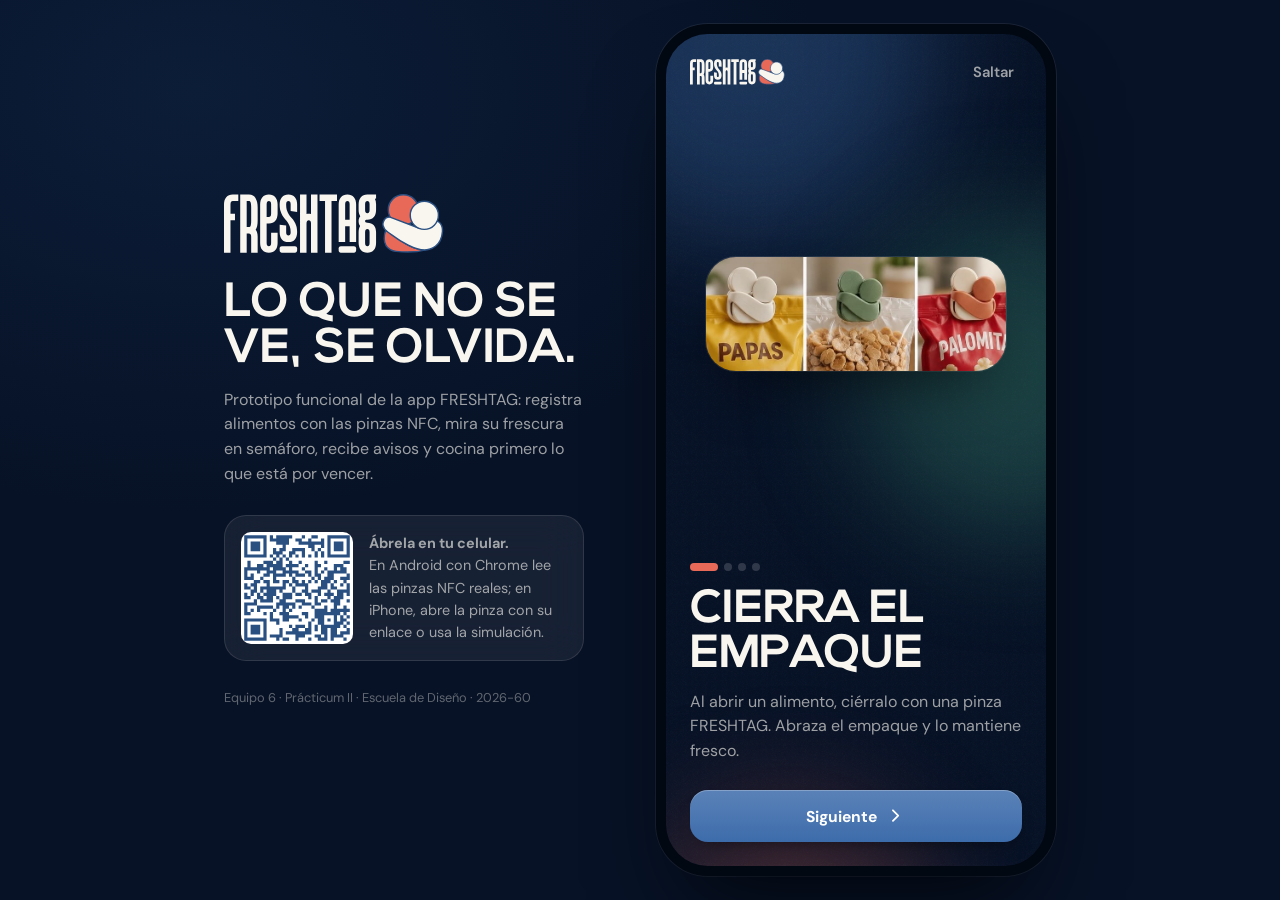
==== app/index.html @ 90f8d470 "App FRESHTAG: prototipo funcional (PWA con NFC, semáforo, recetas e impacto)" ====
<!doctype html>
<html lang="es-MX">
<head>
  <meta charset="utf-8">
  <meta name="viewport" content="width=device-width, initial-scale=1, viewport-fit=cover">
  <meta name="theme-color" content="#071226">
  <meta name="description" content="FRESHTAG: registra tus alimentos con pinzas NFC, recibe avisos antes de que caduquen y cocina lo que está por vencer.">
  <meta name="apple-mobile-web-app-capable" content="yes">
  <meta name="mobile-web-app-capable" content="yes">
  <meta name="apple-mobile-web-app-status-bar-style" content="black-translucent">
  <meta name="apple-mobile-web-app-title" content="FRESHTAG">
  <title>FRESHTAG</title>
  <link rel="manifest" href="manifest.webmanifest">
  <link rel="icon" href="img/icon-192.png">
  <link rel="apple-touch-icon" href="img/icon-192.png">
  <link rel="stylesheet" href="css/fonts.css">
  <link rel="stylesheet" href="css/app.css">
  <script>try { var s = JSON.parse(localStorage.getItem('freshtag:v1')); if (s && s.prefs && s.prefs.theme === 'light') document.documentElement.dataset.theme = 'light'; } catch (e) {}</script>
</head>
<body>
  <aside class="desk">
    <img class="logo" src="img/logo-negativo.svg" alt="FRESHTAG">
    <h1>Lo que no se ve, se olvida.</h1>
    <p>Prototipo funcional de la app FRESHTAG: registra alimentos con las pinzas NFC, mira su frescura en semáforo, recibe avisos y cocina primero lo que está por vencer.</p>
    <div class="qr"><img src="img/qr.svg" alt="Código QR para abrir la app en tu celular"><p><b>Ábrela en tu celular.</b><br>En Android con Chrome lee las pinzas NFC reales; en iPhone, abre la pinza con su enlace o usa la simulación.</p></div>
    <small>Equipo 6 · Prácticum II · Escuela de Diseño · 2026-60</small>
  </aside>
  <div id="phone">
    <div class="aurora" aria-hidden="true"><i></i><i></i><i></i></div>
    <div id="app"></div>
    <div id="sheet-root"></div>
    <div id="scan-root"></div>
    <div id="toast-root"></div>
    <div id="splash" aria-hidden="true"><span class="orb"><img src="img/isotipo.svg" alt=""></span><img src="img/wordmark.svg" alt=""></div>
  </div>
  <script type="module" src="js/app.js"></script>
</body>
</html>
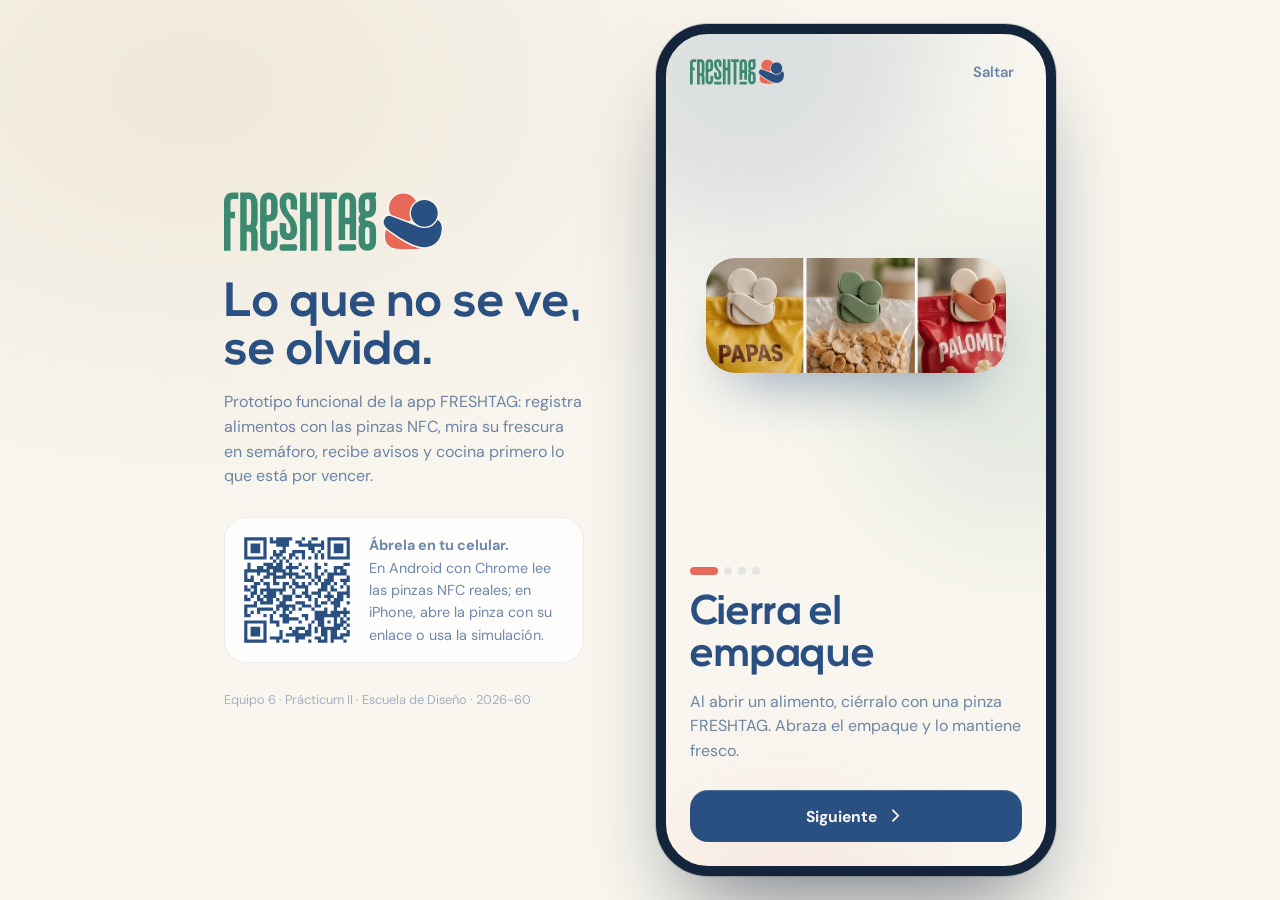
==== commit 5dc4f48d: "App v3: diseño alineado al manual de marca (crema, Vice City Sans, paleta, etiquetas y medidor de fr" ====
--- a/app/index.html
+++ b/app/index.html
@@ -3,11 +3,11 @@
 <head>
   <meta charset="utf-8">
   <meta name="viewport" content="width=device-width, initial-scale=1, viewport-fit=cover">
-  <meta name="theme-color" content="#071226">
+  <meta name="theme-color" content="#F9F6EF">
   <meta name="description" content="FRESHTAG: registra tus alimentos con pinzas NFC, recibe avisos antes de que caduquen y cocina lo que está por vencer.">
   <meta name="apple-mobile-web-app-capable" content="yes">
   <meta name="mobile-web-app-capable" content="yes">
-  <meta name="apple-mobile-web-app-status-bar-style" content="black-translucent">
+  <meta name="apple-mobile-web-app-status-bar-style" content="default">
   <meta name="apple-mobile-web-app-title" content="FRESHTAG">
   <title>FRESHTAG</title>
   <link rel="manifest" href="manifest.webmanifest">
@@ -15,11 +15,11 @@
   <link rel="apple-touch-icon" href="img/icon-192.png">
   <link rel="stylesheet" href="css/fonts.css">
   <link rel="stylesheet" href="css/app.css">
-  <script>try { var s = JSON.parse(localStorage.getItem('freshtag:v1')); if (s && s.prefs && s.prefs.theme === 'light') document.documentElement.dataset.theme = 'light'; } catch (e) {}</script>
+  <script>try { var s = JSON.parse(localStorage.getItem('freshtag:v1')); document.documentElement.dataset.theme = (s && s.prefs && s.prefs.v3 && s.prefs.theme) || 'light'; } catch (e) {}</script>
 </head>
 <body>
   <aside class="desk">
-    <img class="logo" src="img/logo-negativo.svg" alt="FRESHTAG">
+    <img class="logo" src="img/logo.svg" alt="FRESHTAG">
     <h1>Lo que no se ve, se olvida.</h1>
     <p>Prototipo funcional de la app FRESHTAG: registra alimentos con las pinzas NFC, mira su frescura en semáforo, recibe avisos y cocina primero lo que está por vencer.</p>
     <div class="qr"><img src="img/qr.svg" alt="Código QR para abrir la app en tu celular"><p><b>Ábrela en tu celular.</b><br>En Android con Chrome lee las pinzas NFC reales; en iPhone, abre la pinza con su enlace o usa la simulación.</p></div>
--- a/app/css/app.css
+++ b/app/css/app.css
@@ -1,38 +1,42 @@
-/* FRESHTAG app · v2 "glass" — brand palette from the identity manual over an aurora backdrop.
-   Motion patterns ported from ReactiCX (aurora, border-beam, aura-lift, number-flow, masked-tab-bar,
-   gooey-switch, toast, animated-theme-toggle) to CSS/JS. Springs, small amplitudes: nothing that sways. */
+/* FRESHTAG app · v3 — follows the identity manual (v1.0): cream ground, blue for action, palette-only colors,
+   Vice City Sans for headings (mixed case), DM Sans for UI and every figure. Glass + motion patterns ported from
+   ReactiCX (aurora, border-beam, aura-lift, number-flow, masked-tab-bar, gooey-switch, toast, theme reveal). */
 @property --a { syntax: '<angle>'; initial-value: 0deg; inherits: false; }
 
 :root {
-  --verde: #3B8970; --azul: #2A5082; --coral: #E96958; --crema: #F9F6EF;
+  --verde: #3B8970; --verde-t: #2F7A62; --azul: #2A5082; --coral: #E96958; --crema: #F9F6EF;
+  --ambar: #E8A33D; --rojo: #C2412F; --noche: #0B1A2F;
   --display: 'Vice City Sans', 'DM Sans', sans-serif; --texto: 'DM Sans', system-ui, sans-serif;
-  --r-sm: 14px; --r: 22px; --r-lg: 30px;
+  --r-sm: 14px; --r: 22px; --r-lg: 28px;
   --spring: cubic-bezier(.34, 1.56, .64, 1); --soft-spring: cubic-bezier(.34, 1.2, .64, 1); --ease: cubic-bezier(.22, 1, .36, 1);
   --safe-b: env(safe-area-inset-bottom, 0px); --safe-t: env(safe-area-inset-top, 0px);
   font-size: 16px;
-  /* dark (default) */
-  --bg: #071226; --bg-2: #0C1D38;
-  --ink: #F3F1EA; --muted: rgba(243, 241, 234, .64); --faint: rgba(243, 241, 234, .38);
-  --glass: rgba(255, 255, 255, .065); --glass-2: rgba(255, 255, 255, .11); --glass-3: rgba(255, 255, 255, .16);
-  --stroke: rgba(255, 255, 255, .11); --hi: rgba(255, 255, 255, .22);
-  --fresco: #5FC3A0; --porvencer: #F2B652; --vencido: #FF7A66;
-  --head: #F9F6EF; --accent: #8FB6EA; --primary: #3D6CAB; --primary-ink: #fff;
-  --blob-a: #2A5082; --blob-b: #3B8970; --blob-c: #E96958; --blob-o: .55;
-  --shadow: 0 12px 34px -14px rgba(0, 0, 0, .6);
-  --sheet: rgba(14, 29, 54, .78);
+  /* light = the manual: crema 50 · azul 25 · verde 15 · coral 10 */
+  --bg: #F9F6EF; --bg-2: #EFE8DA;
+  --ink: #213A5C; --head: #2A5082; --muted: rgba(42, 80, 130, .68); --faint: rgba(42, 80, 130, .42);
+  --glass: rgba(255, 255, 255, .6); --glass-2: rgba(255, 255, 255, .78); --glass-3: #fff;
+  --stroke: rgba(42, 80, 130, .09); --hi: rgba(255, 255, 255, .95); --track: rgba(42, 80, 130, .1);
+  --fresco: #3B8970; --fresco-t: #2F7A62; --porvencer: #E8A33D; --porvencer-t: #8A5A10; --vencido: #C2412F; --vencido-t: #C2412F;
+  --primary: #2A5082; --primary-ink: #F9F6EF; --accent: #2F7A62; --eyebrow: #2F7A62;
+  --beam-1: #E96958; --beam-2: #3B8970;
+  --blob-a: #2A5082; --blob-b: #3B8970; --blob-c: #E96958; --blob-o: .13;
+  --shadow: 0 1px 2px rgba(42, 80, 130, .05), 0 12px 28px -14px rgba(42, 80, 130, .22);
+  --sheet: rgba(249, 246, 239, .9);
+  color-scheme: light;
+}
+/* dark = brand azul at night; indicators keep the palette, labels move to crema for contrast */
+:root[data-theme="dark"] {
+  --bg: #0B1A2F; --bg-2: #12284A;
+  --ink: #F9F6EF; --head: #F9F6EF; --muted: rgba(249, 246, 239, .66); --faint: rgba(249, 246, 239, .4);
+  --glass: rgba(255, 255, 255, .06); --glass-2: rgba(255, 255, 255, .1); --glass-3: rgba(255, 255, 255, .15);
+  --stroke: rgba(255, 255, 255, .1); --hi: rgba(255, 255, 255, .18); --track: rgba(249, 246, 239, .12);
+  --fresco-t: #F9F6EF; --porvencer-t: #F9F6EF; --vencido-t: #F9F6EF;
+  --primary: #3A66A0; --accent: #E96958; --eyebrow: rgba(249, 246, 239, .7);
+  --beam-1: #E96958; --beam-2: #F9F6EF;
+  --blob-o: .5;
+  --shadow: 0 12px 30px -14px rgba(0, 0, 0, .6);
+  --sheet: rgba(15, 32, 58, .86);
   color-scheme: dark;
-}
-:root[data-theme="light"] {
-  --bg: #F4F0E6; --bg-2: #EAE3D3;
-  --ink: #1F3555; --muted: rgba(31, 53, 85, .68); --faint: rgba(31, 53, 85, .42);
-  --glass: rgba(255, 255, 255, .55); --glass-2: rgba(255, 255, 255, .72); --glass-3: rgba(255, 255, 255, .86);
-  --stroke: rgba(42, 80, 130, .10); --hi: rgba(255, 255, 255, .9);
-  --fresco: #2F7A62; --porvencer: #9A6412; --vencido: #C2412F;
-  --head: #2A5082; --accent: #2A5082; --primary: #2A5082; --primary-ink: #fff;
-  --blob-a: #9DB8DD; --blob-b: #9FD3BF; --blob-c: #F6B7AC; --blob-o: .7;
-  --shadow: 0 14px 34px -16px rgba(28, 55, 88, .35);
-  --sheet: rgba(249, 246, 239, .82);
-  color-scheme: light;
 }
 :root.big { font-size: 18.5px; }
 * { box-sizing: border-box; -webkit-tap-highlight-color: transparent; }
@@ -45,56 +49,54 @@
 .num { font-family: var(--texto); font-variant-numeric: tabular-nums; }
 .sr { position: absolute; width: 1px; height: 1px; overflow: hidden; clip: rect(0 0 0 0); }
 :focus-visible { outline: 2px solid var(--coral); outline-offset: 2px; }
-.c-fresco { color: var(--fresco); } .c-porvencer { color: var(--porvencer); } .c-vencido { color: var(--vencido); }
+.s-fresco { --st: var(--fresco); --st-t: var(--fresco-t); }
+.s-porvencer { --st: var(--porvencer); --st-t: var(--porvencer-t); }
+.s-vencido { --st: var(--vencido); --st-t: var(--vencido-t); }
+.c-fresco { color: var(--fresco-t); } .c-porvencer { color: var(--porvencer-t); } .c-vencido { color: var(--vencido-t); }
 .bg-fresco { background: var(--fresco); } .bg-porvencer { background: var(--porvencer); } .bg-vencido { background: var(--vencido); }
+.eyebrow { display: block; margin: 0 0 6px; font-size: .68rem; font-weight: 600; letter-spacing: .16em; text-transform: uppercase; color: var(--eyebrow); }
 
 /* ---------- frame ---------- */
 #phone { position: relative; height: 100dvh; overflow: hidden; background: var(--bg); isolation: isolate; }
 .desk { display: none; }
 @media (min-width: 900px) {
   body { display: flex; align-items: center; justify-content: center; gap: 72px; padding: 24px; background: radial-gradient(900px 600px at 15% 10%, var(--bg-2), transparent 70%), var(--bg); }
-  #phone { width: 400px; height: min(860px, calc(100dvh - 48px)); flex: none; border-radius: 52px; border: 10px solid #020812; box-shadow: 0 50px 90px -30px rgba(0, 0, 0, .7), 0 0 0 1px rgba(255, 255, 255, .08); }
+  #phone { width: 400px; height: min(860px, calc(100dvh - 48px)); flex: none; border-radius: 52px; border: 10px solid #14243B; box-shadow: 0 50px 90px -30px rgba(11, 26, 47, .55), 0 0 0 1px rgba(11, 26, 47, .2); }
   .desk { display: block; max-width: 360px; color: var(--ink); }
   .desk .logo { width: 220px; margin-bottom: 28px; }
-  .desk h1 { font-family: var(--display); font-weight: 700; color: var(--head); font-size: 3rem; line-height: .95; margin: 0 0 14px; text-transform: uppercase; }
+  .desk h1 { font-family: var(--display); font-weight: 700; color: var(--head); font-size: 3rem; line-height: 1; margin: 0 0 14px; }
   .desk p { color: var(--muted); line-height: 1.55; margin: 0 0 14px; }
-  .desk .qr { display: flex; gap: 16px; align-items: center; margin-top: 28px; padding: 16px; border-radius: var(--r); background: var(--glass); border: 1px solid var(--stroke); backdrop-filter: blur(20px); }
+  .desk .qr { display: flex; gap: 16px; align-items: center; margin-top: 28px; padding: 16px; border-radius: var(--r); background: var(--glass-2); border: 1px solid var(--stroke); }
   .desk .qr img { width: 112px; height: 112px; border-radius: 10px; }
   .desk .qr p { margin: 0; font-size: .9rem; }
   .desk small { display: block; margin-top: 28px; color: var(--faint); font-size: .8rem; }
 }
 
-/* ---------- aurora backdrop (ReactiCX aurora / mesh-gradient) ---------- */
+/* ---------- aurora (ReactiCX aurora / mesh-gradient) in brand colors ---------- */
 .aurora { position: absolute; inset: -20%; z-index: -1; pointer-events: none; overflow: hidden; }
 .aurora i { position: absolute; width: 70%; aspect-ratio: 1; border-radius: 50%; filter: blur(60px); opacity: var(--blob-o); will-change: transform; }
 .aurora i:nth-child(1) { background: var(--blob-a); left: -5%; top: 0%; animation: driftA 26s ease-in-out infinite alternate; }
-.aurora i:nth-child(2) { background: var(--blob-b); right: -10%; top: 30%; width: 60%; animation: driftB 30s ease-in-out infinite alternate; opacity: calc(var(--blob-o) * .7); }
-.aurora i:nth-child(3) { background: var(--blob-c); left: 10%; bottom: -5%; width: 55%; animation: driftC 34s ease-in-out infinite alternate; opacity: calc(var(--blob-o) * .45); }
-.aurora::after { content: ''; position: absolute; inset: 0; opacity: .05; background-image: url("data:image/svg+xml,%3Csvg xmlns='http://www.w3.org/2000/svg' width='120' height='120'%3E%3Cfilter id='n'%3E%3CfeTurbulence baseFrequency='.9' numOctaves='2'/%3E%3C/filter%3E%3Crect width='120' height='120' filter='url(%23n)'/%3E%3C/svg%3E"); }
+.aurora i:nth-child(2) { background: var(--blob-b); right: -10%; top: 30%; width: 60%; animation: driftB 30s ease-in-out infinite alternate; opacity: calc(var(--blob-o) * .8); }
+.aurora i:nth-child(3) { background: var(--blob-c); left: 10%; bottom: -5%; width: 55%; animation: driftC 34s ease-in-out infinite alternate; opacity: calc(var(--blob-o) * .7); }
 @keyframes driftA { to { transform: translate(18%, 12%) scale(1.1); } }
 @keyframes driftB { to { transform: translate(-16%, -10%) scale(.92); } }
 @keyframes driftC { to { transform: translate(14%, -14%) scale(1.08); } }
 
 /* ---------- glass primitive ---------- */
-.glass {
-  position: relative; background: linear-gradient(160deg, var(--glass-2), var(--glass) 55%);
-  border: 1px solid var(--stroke); border-radius: var(--r);
-  backdrop-filter: blur(22px) saturate(1.5); -webkit-backdrop-filter: blur(22px) saturate(1.5);
-  box-shadow: inset 0 1px 0 var(--hi), var(--shadow); overflow: hidden;
-}
-/* pointer spotlight (aura-lift) */
+.glass { position: relative; background: linear-gradient(165deg, var(--glass-2), var(--glass) 60%); border: 1px solid var(--stroke); border-radius: var(--r);
+  backdrop-filter: blur(22px) saturate(1.4); -webkit-backdrop-filter: blur(22px) saturate(1.4); box-shadow: inset 0 1px 0 var(--hi), var(--shadow); overflow: hidden; }
 .glass::after { content: ''; position: absolute; inset: 0; border-radius: inherit; pointer-events: none; opacity: 0; transition: opacity .35s;
-  background: radial-gradient(220px circle at var(--mx, 50%) var(--my, 50%), rgba(255, 255, 255, .14), transparent 60%); }
+  background: radial-gradient(220px circle at var(--mx, 50%) var(--my, 50%), rgba(255, 255, 255, .22), transparent 60%); }
 .glass.lit::after { opacity: 1; }
 .press { transition: transform .45s var(--spring), box-shadow .3s; }
 .press:active { transform: scale(.97); transition-duration: .12s; }
-.ripple { position: absolute; border-radius: 50%; pointer-events: none; background: currentColor; opacity: .18; transform: scale(0); animation: ripple .6s var(--ease) forwards; }
+.ripple { position: absolute; border-radius: 50%; pointer-events: none; background: currentColor; opacity: .14; transform: scale(0); animation: ripple .6s var(--ease) forwards; }
 @keyframes ripple { to { transform: scale(1); opacity: 0; } }
 
 /* ---------- splash ---------- */
-#splash { position: absolute; inset: 0; z-index: 60; display: grid; place-items: center; align-content: center; gap: 18px; background: var(--bg); transition: opacity .6s var(--ease), visibility .6s; }
-#splash .orb { width: 120px; height: 120px; border-radius: 50%; display: grid; place-items: center; background: radial-gradient(circle at 30% 30%, #fff, var(--crema) 60%); box-shadow: 0 0 60px rgba(233, 105, 88, .35), 0 0 120px rgba(42, 80, 130, .5); animation: hug 1s var(--spring) both; }
-#splash .orb img { width: 72px; }
+#splash { position: absolute; inset: 0; z-index: 60; display: grid; place-items: center; align-content: center; gap: 20px; background: var(--bg); transition: opacity .6s var(--ease), visibility .6s; }
+#splash .orb { width: 112px; height: 112px; border-radius: 32px; display: grid; place-items: center; background: var(--crema); box-shadow: 0 18px 40px -16px rgba(42, 80, 130, .45); animation: hug 1s var(--spring) both; }
+#splash .orb img { width: 70px; }
 #splash > img { width: 170px; animation: rise .7s .3s var(--ease) both; }
 #splash.out { opacity: 0; visibility: hidden; }
 @keyframes hug { from { transform: scale(.5); opacity: 0; } to { transform: none; opacity: 1; } }
@@ -106,43 +108,45 @@
 .view::-webkit-scrollbar { display: none; }
 .view.anim > * { animation: rise .6s var(--ease) both; animation-delay: calc(var(--i, 0) * 60ms); }
 .minibar { position: absolute; left: 0; right: 0; top: 0; z-index: 9; padding: calc(12px + var(--safe-t)) 18px 12px; display: flex; align-items: center; justify-content: center;
-  background: color-mix(in srgb, var(--bg) 55%, transparent); backdrop-filter: blur(24px) saturate(1.6); -webkit-backdrop-filter: blur(24px) saturate(1.6);
-  border-bottom: 1px solid var(--stroke); font-weight: 700; font-size: .95rem; transform: translateY(-110%); transition: transform .45s var(--ease); pointer-events: none; }
+  background: color-mix(in srgb, var(--bg) 70%, transparent); backdrop-filter: blur(24px) saturate(1.5); -webkit-backdrop-filter: blur(24px) saturate(1.5);
+  border-bottom: 1px solid var(--stroke); font-family: var(--display); font-weight: 700; font-size: 1rem; color: var(--head); transform: translateY(-110%); transition: transform .45s var(--ease); pointer-events: none; }
 #app.scrolled .minibar { transform: none; }
 
 .tabbar { position: absolute; left: 12px; right: 12px; bottom: calc(12px + var(--safe-b)); z-index: 10; display: grid; grid-template-columns: 1fr 1fr 78px 1fr 1fr; align-items: center; height: 72px; padding: 0 6px; border-radius: 28px; }
-.tabbar.glass { overflow: visible; background: color-mix(in srgb, var(--bg-2) 55%, transparent); }
+.tabbar.glass { overflow: visible; background: color-mix(in srgb, var(--glass-3) 72%, transparent); }
 .tab { position: relative; overflow: hidden; z-index: 1; display: grid; justify-items: center; gap: 3px; padding: 8px 0; border-radius: 20px; color: var(--faint); font-size: .66rem; font-weight: 600; transition: color .3s; }
 .tab svg.i { transition: transform .5s var(--spring); }
-.tab.on { color: var(--ink); }
+.tab.on { color: var(--head); }
 .tab.on svg.i { transform: translateY(-1px) scale(1.12); }
 .tab .pill { display: grid; place-items: center; width: 48px; height: 30px; }
-.ind { position: absolute; top: 8px; left: 0; height: 56px; width: 64px; border-radius: 20px; background: var(--glass-3); border: 1px solid var(--stroke); box-shadow: inset 0 1px 0 var(--hi); pointer-events: none; }
-.fab { position: relative; justify-self: center; width: 64px; height: 64px; margin-top: -34px; border-radius: 50%; display: grid; place-items: center; color: #fff; z-index: 2;
-  background: radial-gradient(circle at 30% 25%, #FF9C8C, var(--coral) 55%, #C84B3B); box-shadow: 0 14px 28px -10px rgba(0, 0, 0, .55), 0 0 0 6px color-mix(in srgb, var(--bg) 80%, transparent); transition: transform .45s var(--spring); }
+.ind { position: absolute; top: 8px; left: 0; height: 56px; width: 64px; border-radius: 20px; background: var(--track); pointer-events: none; }
+/* blue = the one action (manual p.17); the coral beam runs around it */
+.fab { position: relative; justify-self: center; width: 64px; height: 64px; margin-top: -34px; border-radius: 50%; display: grid; place-items: center; color: var(--crema); z-index: 2;
+  background: radial-gradient(circle at 32% 25%, #3E6CA8, var(--azul) 60%, #213F68); box-shadow: 0 14px 26px -10px rgba(11, 26, 47, .55), 0 0 0 6px color-mix(in srgb, var(--bg) 85%, transparent); transition: transform .45s var(--spring); }
 .fab svg.i { width: 30px; height: 30px; }
 .fab:active { transform: scale(.9); }
-.fab::before { content: ''; position: absolute; inset: -5px; border-radius: 50%; padding: 2px; background: conic-gradient(from var(--a), transparent 0 60%, #fff 75%, transparent 90%);
-  -webkit-mask: linear-gradient(#000 0 0) content-box, linear-gradient(#000 0 0); -webkit-mask-composite: xor; mask-composite: exclude; animation: spin 3.2s linear infinite; opacity: .8; }
+.fab::before { content: ''; position: absolute; inset: -5px; border-radius: 50%; padding: 2px; background: conic-gradient(from var(--a), transparent 0 58%, var(--coral) 76%, transparent 92%);
+  -webkit-mask: linear-gradient(#000 0 0) content-box, linear-gradient(#000 0 0); -webkit-mask-composite: xor; mask-composite: exclude; animation: spin 3.2s linear infinite; }
 @keyframes spin { to { --a: 360deg; } }
 
-/* ---------- headings ---------- */
-.top { display: flex; align-items: center; justify-content: space-between; gap: 12px; margin-bottom: 18px; }
-.hello { margin: 0; color: var(--muted); font-size: .92rem; font-weight: 500; }
-.title { margin: 2px 0 0; font-family: var(--display); font-weight: 700; color: var(--head); font-size: 2.6rem; line-height: .95; text-transform: uppercase; }
+/* ---------- headings (manual p.13: Vice City Sans Bold for headings, DM Sans for UI) ---------- */
+.top { display: flex; align-items: center; justify-content: space-between; gap: 12px; margin-bottom: 20px; }
+.hello { display: flex; align-items: center; gap: 8px; margin: 0 0 4px; color: var(--muted); font-size: .9rem; font-weight: 500; }
+.head-iso { width: 20px; height: auto; }
+.title { margin: 0; font-family: var(--display); font-weight: 700; color: var(--head); font-size: 2.35rem; line-height: 1; letter-spacing: -.01em; }
 .title .ch { display: inline-block; white-space: pre; }
-.view.anim .title .ch { animation: chIn .7s var(--ease) both; animation-delay: calc(var(--c) * 28ms + 60ms); }
+.view.anim .title .ch { animation: chIn .7s var(--ease) both; animation-delay: calc(var(--c) * 26ms + 60ms); }
 @keyframes chIn { from { opacity: 0; transform: translateY(.35em); filter: blur(8px); } }
-.sub { margin: 6px 0 0; color: var(--muted); font-size: .92rem; }
+.sub { margin: 6px 0 0; color: var(--muted); font-size: .9rem; }
 .top-actions { display: flex; gap: 8px; }
-.icon-btn { position: relative; width: 46px; height: 46px; border-radius: 50%; display: grid; place-items: center; color: var(--ink); }
+.icon-btn { position: relative; width: 46px; height: 46px; border-radius: 50%; display: grid; place-items: center; color: var(--head); }
 .icon-btn.glass { border-radius: 50%; overflow: visible; }
 .badge { position: absolute; top: -3px; right: -3px; min-width: 20px; height: 20px; padding: 0 5px; border-radius: 10px; background: var(--coral); color: #fff; font-size: .72rem; font-weight: 700; display: grid; place-items: center; box-shadow: 0 0 0 2px var(--bg); animation: pop .5s var(--spring) both; }
-.avatar { width: 46px; height: 46px; border-radius: 50%; color: #fff; font-weight: 700; font-size: 1.05rem; display: grid; place-items: center; background: conic-gradient(from 200deg, var(--azul), var(--verde), var(--coral), var(--azul)); box-shadow: inset 0 0 0 2px rgba(255, 255, 255, .25); }
-.sec { margin-top: 26px; }
+.avatar { width: 46px; height: 46px; border-radius: 50%; color: var(--crema); font-weight: 700; font-size: 1.05rem; display: grid; place-items: center; background: var(--azul); box-shadow: inset 0 0 0 3px var(--bg), 0 0 0 2px var(--coral); }
+.sec { margin-top: 28px; }
 .sec-head { display: flex; align-items: baseline; justify-content: space-between; margin-bottom: 12px; }
-.sec-head h3 { margin: 0; font-size: 1.1rem; color: var(--ink); }
-.link { color: var(--accent); font-weight: 600; font-size: .9rem; display: inline-flex; align-items: center; gap: 2px; }
+.sec-head h3 { margin: 0; font-family: var(--display); font-weight: 700; font-size: 1.25rem; color: var(--head); }
+.link { color: var(--accent); font-weight: 600; font-size: .88rem; display: inline-flex; align-items: center; gap: 2px; }
 .link svg.i { width: 1em; height: 1em; }
 
 /* ---------- number flow ---------- */
@@ -153,207 +157,259 @@
 .view.anim .rd > span { animation: rollIn 1.1s var(--soft-spring) both; animation-delay: .15s; }
 @keyframes rollIn { from { transform: translateY(0); } }
 
+/* ---------- brand pieces: icon tile, state tag, freshness meter, days, pinza clip ---------- */
+.tile { width: 46px; height: 46px; border-radius: 14px; display: grid; place-items: center; flex: none; }
+.tile svg.i { width: 22px; height: 22px; stroke-width: 1.9; }
+.tile.sm { width: 34px; height: 34px; border-radius: 11px; } .tile.sm svg.i { width: 18px; height: 18px; }
+.tile.lg { width: 60px; height: 60px; border-radius: 18px; } .tile.lg svg.i { width: 28px; height: 28px; }
+.t-azul { background: rgba(42, 80, 130, .1); color: var(--azul); }
+.t-verde { background: rgba(59, 137, 112, .13); color: var(--verde-t); }
+.t-coral { background: rgba(233, 105, 88, .14); color: var(--coral); }
+.t-crema { background: #F0E7D5; color: var(--azul); }
+:root[data-theme="dark"] .t-azul { background: rgba(58, 102, 160, .5); color: var(--crema); }
+:root[data-theme="dark"] .t-verde { background: rgba(59, 137, 112, .45); color: var(--crema); }
+:root[data-theme="dark"] .t-coral { background: rgba(233, 105, 88, .4); color: var(--crema); }
+:root[data-theme="dark"] .t-crema { background: rgba(249, 246, 239, .14); color: var(--crema); }
+
+.tagx { display: inline-flex; align-items: center; gap: 6px; height: 22px; padding: 0 10px 0 13px; font-size: .7rem; font-weight: 700; letter-spacing: .02em; white-space: nowrap;
+  color: var(--st-t); background: color-mix(in srgb, var(--st) 17%, transparent); border-radius: 4px 7px 7px 4px; clip-path: polygon(7px 0, 100% 0, 100% 100%, 7px 100%, 0 50%); }
+.tagx i { width: 5px; height: 5px; border-radius: 50%; box-shadow: inset 0 0 0 1.5px var(--st); flex: none; }
+:root[data-theme="dark"] .tagx { background: color-mix(in srgb, var(--st) 55%, transparent); }
+
+.meter { display: inline-flex; gap: 3px; }
+.meter i { width: 11px; height: 5px; border-radius: 3px; background: var(--track); transform-origin: left; }
+.meter i.on { background: var(--st); }
+.view.anim .meter i.on { animation: seg .45s var(--ease) both; animation-delay: calc(var(--k) * 70ms + .35s); }
+@keyframes seg { from { transform: scaleX(0); } }
+
+.days { display: grid; justify-items: end; align-content: center; line-height: 1; gap: 3px; }
+.days b, .item .days b { display: block; font-size: 1.7rem; font-weight: 700; color: var(--st-t); letter-spacing: -.02em; }
+.days small { font-size: .7rem; font-weight: 600; color: var(--muted); }
+
+/* the pinza closes the package: a tab in the pinza's color hangs over the card's top edge */
+.clip { position: absolute; top: -10px; left: 18px; z-index: 2; display: inline-flex; align-items: center; gap: 4px; height: 20px; padding: 0 9px 0 7px; border-radius: 10px;
+  font-size: .64rem; font-weight: 700; letter-spacing: .02em; color: var(--crema); box-shadow: 0 3px 8px -3px rgba(42, 80, 130, .45); }
+.clip svg.i { width: 11px; height: 11px; stroke-width: 2.4; }
+.pzc-crema { background: #EFE5D0; color: var(--azul); box-shadow: 0 3px 8px -3px rgba(42, 80, 130, .45), inset 0 0 0 1px rgba(42, 80, 130, .15); } .pzc-verde { background: var(--verde-t); } .pzc-coral { background: var(--coral); } .pzc-azul { background: var(--azul); }
+
 /* ---------- buttons, chips, inputs ---------- */
 .btn { position: relative; overflow: hidden; display: inline-flex; align-items: center; justify-content: center; gap: 8px; min-height: 52px; padding: 0 20px; border-radius: 18px; font-weight: 700; font-size: .98rem; }
 .btn.block { width: 100%; }
-.btn-primary { background: linear-gradient(180deg, color-mix(in srgb, var(--primary) 85%, #fff), var(--primary)); color: var(--primary-ink); box-shadow: inset 0 1px 0 rgba(255, 255, 255, .25), 0 10px 20px -12px rgba(0, 0, 0, .6); }
-.btn-green { background: linear-gradient(180deg, #4FA486, #2F7A62); color: #fff; box-shadow: inset 0 1px 0 rgba(255, 255, 255, .25), 0 10px 20px -12px rgba(0, 0, 0, .6); }
-.btn-coral { background: linear-gradient(180deg, #F2826F, var(--coral)); color: #fff; box-shadow: inset 0 1px 0 rgba(255, 255, 255, .3); }
+.btn-primary { background: var(--primary); color: var(--primary-ink); box-shadow: inset 0 1px 0 rgba(255, 255, 255, .18); }
+.btn-green { background: var(--verde-t); color: var(--crema); box-shadow: inset 0 1px 0 rgba(255, 255, 255, .18); }
+.btn-coral { background: var(--coral); color: #fff; }
 .btn-ghost { background: var(--glass-2); color: var(--ink); border: 1px solid var(--stroke); }
-.btn-danger { background: color-mix(in srgb, var(--vencido) 16%, transparent); color: var(--vencido); border: 1px solid color-mix(in srgb, var(--vencido) 30%, transparent); }
+.btn-danger { background: color-mix(in srgb, var(--rojo) 10%, transparent); color: var(--vencido-t); border: 1px solid color-mix(in srgb, var(--rojo) 30%, transparent); }
+:root[data-theme="dark"] .btn-danger { background: color-mix(in srgb, var(--rojo) 40%, transparent); }
 .btn[disabled] { opacity: .45; pointer-events: none; }
 
 .chips { display: flex; gap: 8px; overflow-x: auto; scrollbar-width: none; margin: 0 -18px; padding: 2px 18px 4px; }
 .chips::-webkit-scrollbar { display: none; }
-.chip { position: relative; overflow: hidden; flex: none; display: inline-flex; align-items: center; gap: 6px; height: 38px; padding: 0 14px; border-radius: 19px; background: var(--glass); border: 1px solid var(--stroke); color: var(--ink); font-weight: 600; font-size: .86rem; backdrop-filter: blur(14px); transition: background .3s, color .3s, transform .45s var(--spring); }
-.chip.on { background: var(--ink); color: var(--bg); border-color: transparent; }
-.dot { width: 9px; height: 9px; border-radius: 50%; flex: none; display: inline-block; }
-.dot.bg-fresco { box-shadow: 0 0 8px var(--fresco); } .dot.bg-porvencer { box-shadow: 0 0 8px var(--porvencer); } .dot.bg-vencido { box-shadow: 0 0 8px var(--vencido); }
-
-.seg { position: relative; display: grid; grid-auto-flow: column; grid-auto-columns: 1fr; padding: 4px; gap: 4px; border-radius: 18px; background: var(--glass); border: 1px solid var(--stroke); backdrop-filter: blur(14px); }
-.seg button { position: relative; z-index: 1; height: 38px; border-radius: 14px; font-weight: 600; font-size: .86rem; color: var(--muted); transition: color .3s; }
-.seg button.on { color: var(--ink); }
-.seg .knob { position: absolute; top: 4px; bottom: 4px; left: 0; border-radius: 14px; background: var(--glass-3); border: 1px solid var(--stroke); box-shadow: inset 0 1px 0 var(--hi); transition: transform .5s var(--soft-spring), width .5s var(--soft-spring); }
+.chip { position: relative; overflow: hidden; flex: none; display: inline-flex; align-items: center; gap: 7px; height: 38px; padding: 0 14px; border-radius: 19px; background: var(--glass-2); border: 1px solid var(--stroke); color: var(--ink); font-weight: 600; font-size: .85rem; transition: background .3s, color .3s, transform .45s var(--spring); }
+.chip svg.i { width: 16px; height: 16px; color: var(--muted); }
+.chip.on { background: var(--primary); color: var(--primary-ink); border-color: transparent; }
+.chip.on svg.i { color: inherit; }
+.dot { width: 9px; height: 9px; border-radius: 50%; flex: none; display: inline-block; background: var(--st); }
+
+.seg { position: relative; display: grid; grid-auto-flow: column; grid-auto-columns: 1fr; padding: 4px; gap: 4px; border-radius: 18px; background: var(--track); }
+.seg button { position: relative; z-index: 1; height: 38px; border-radius: 14px; font-weight: 600; font-size: .85rem; color: var(--muted); transition: color .3s; }
+.seg button.on { color: var(--head); }
+.seg .knob { position: absolute; top: 4px; bottom: 4px; left: 0; border-radius: 14px; background: var(--glass-3); box-shadow: 0 2px 8px rgba(42, 80, 130, .14); transition: transform .5s var(--soft-spring), width .5s var(--soft-spring); }
 
 .field { display: grid; gap: 8px; margin-top: 18px; }
-.field > span { font-weight: 700; font-size: .86rem; color: var(--ink); }
-.field > span.hint { font-weight: 400; font-size: .82rem; color: var(--muted); }
-.input { width: 100%; height: 54px; padding: 0 16px; border-radius: 18px; border: 1px solid var(--stroke); background: var(--glass); color: var(--ink); font-size: 1rem; backdrop-filter: blur(14px); transition: border-color .25s, box-shadow .25s; }
+.field > span { font-weight: 700; font-size: .85rem; color: var(--head); }
+.field > span.hint { font-weight: 400; font-size: .8rem; color: var(--muted); }
+.input { width: 100%; height: 54px; padding: 0 16px; border-radius: 18px; border: 1px solid var(--stroke); background: var(--glass-2); color: var(--ink); font-size: 1rem; transition: border-color .25s, box-shadow .25s; }
 .input::placeholder { color: var(--faint); }
-.input:focus { outline: none; border-color: color-mix(in srgb, var(--accent) 70%, transparent); box-shadow: 0 0 0 4px color-mix(in srgb, var(--accent) 18%, transparent); }
-.input.err { border-color: var(--vencido); animation: shake .4s; }
+.input:focus { outline: none; border-color: var(--azul); box-shadow: 0 0 0 4px rgba(42, 80, 130, .14); }
+.input.err { border-color: var(--rojo); animation: shake .4s; }
 @keyframes shake { 25% { transform: translateX(-6px); } 50% { transform: translateX(6px); } 75% { transform: translateX(-3px); } }
 .search { position: relative; display: block; margin-bottom: 14px; }
 .search svg.i { position: absolute; left: 16px; top: 50%; transform: translateY(-50%); color: var(--muted); z-index: 1; }
 .search .input { padding-left: 48px; }
 .stepper { display: flex; align-items: center; gap: 10px; }
-.stepper button { position: relative; overflow: hidden; width: 48px; height: 48px; border-radius: 16px; background: var(--glass-2); border: 1px solid var(--stroke); display: grid; place-items: center; }
+.stepper button { position: relative; overflow: hidden; width: 48px; height: 48px; border-radius: 16px; background: var(--glass-2); border: 1px solid var(--stroke); display: grid; place-items: center; color: var(--head); }
 .stepper output { min-width: 70px; text-align: center; font-weight: 700; font-size: 1.3rem; }
-.hint { color: var(--muted); font-size: .82rem; }
+.hint { color: var(--muted); font-size: .8rem; }
 
 /* ---------- home ---------- */
-.hero { display: grid; grid-template-columns: 1fr auto; gap: 14px; align-items: center; padding: 22px; border-radius: var(--r-lg); color: #F9F6EF;
-  background: radial-gradient(280px 200px at 100% 0%, rgba(233, 105, 88, .45), transparent 70%), radial-gradient(260px 220px at 0% 100%, rgba(59, 137, 112, .45), transparent 70%), linear-gradient(150deg, rgba(53, 101, 165, .88), rgba(23, 47, 84, .9)); }
-.hero .eyebrow { margin: 0; font-size: .74rem; font-weight: 700; letter-spacing: .14em; text-transform: uppercase; color: #FFC2B6; }
-.hero h2 { margin: 6px 0 6px; font-size: 1.4rem; line-height: 1.15; }
-.hero p { margin: 0 0 16px; font-size: .88rem; color: rgba(249, 246, 239, .78); }
-.hero .btn { min-height: 44px; padding: 0 14px; font-size: .88rem; white-space: nowrap; }
-.hero-iso { position: absolute; right: -34px; bottom: -44px; width: 170px; opacity: .1; pointer-events: none; filter: grayscale(1) brightness(3); }
-/* border beam */
+.summary { padding: 20px; border-radius: var(--r-lg); }
+.sum-top { display: grid; grid-template-columns: 1fr auto; gap: 14px; align-items: center; }
+.summary h2 { margin: 0 0 6px; font-family: var(--display); font-weight: 700; font-size: 1.5rem; line-height: 1.12; color: var(--head); }
+.sum-sub { margin: 0; font-size: .88rem; color: var(--muted); }
 .beam::before { content: ''; position: absolute; inset: 0; border-radius: inherit; padding: 1.5px; pointer-events: none; z-index: 2;
-  background: conic-gradient(from var(--a), transparent 0 70%, #FFC2B6 84%, #fff 88%, transparent 92%);
-  -webkit-mask: linear-gradient(#000 0 0) content-box, linear-gradient(#000 0 0); -webkit-mask-composite: xor; mask-composite: exclude; animation: spin 5s linear infinite; }
-.donut { position: relative; width: 100px; height: 100px; }
+  background: conic-gradient(from var(--a), transparent 0 66%, var(--beam-1) 80%, var(--beam-2) 88%, transparent 94%);
+  -webkit-mask: linear-gradient(#000 0 0) content-box, linear-gradient(#000 0 0); -webkit-mask-composite: xor; mask-composite: exclude; animation: spin 6s linear infinite; }
+.donut { position: relative; width: 96px; height: 96px; }
 .donut svg { width: 100%; height: 100%; transform: rotate(-90deg); overflow: visible; }
 .donut circle { fill: none; stroke-width: 11; stroke-linecap: round; }
 .donut .lbl { position: absolute; inset: 0; display: grid; place-content: center; text-align: center; }
-.donut .lbl b { font-size: 1.7rem; line-height: 1; }
-.donut .lbl small { font-size: .68rem; opacity: .8; }
+.donut .lbl b { font-size: 1.6rem; line-height: 1; color: var(--head); }
+.donut .lbl small { font-size: .64rem; color: var(--muted); margin-top: 2px; }
 .donut.green { width: 116px; height: 116px; }
-.donut.green .lbl b { font-size: 1.55rem; }
-.donut.green .lbl small { font-size: .66rem; color: var(--muted); }
+.donut.green .lbl b { font-size: 1.5rem; }
 .view.anim .donut circle.seg-arc { animation: draw 1.2s .25s var(--ease) both; }
 @keyframes draw { from { stroke-dasharray: 0 999; } }
-
-.stats3 { display: grid; grid-template-columns: repeat(3, 1fr); gap: 10px; margin-top: 14px; }
-.stat { padding: 14px 8px; text-align: center; color: var(--ink); }
-.stat b { display: block; font-size: 1.75rem; line-height: 1.1; }
-.stat > span { font-size: .76rem; color: var(--muted); }
+.propbar { display: flex; gap: 3px; height: 8px; margin: 18px 0 12px; }
+.propbar i { border-radius: 4px; background: var(--st); transform-origin: left; }
+.view.anim .propbar i { animation: grow .9s .35s var(--ease) both; }
+.semaforo { display: grid; grid-template-columns: repeat(3, 1fr); }
+.sem { display: grid; gap: 4px; text-align: left; padding: 2px 0 2px 12px; border-left: 1px solid var(--stroke); border-radius: 6px; transition: background .25s; }
+.sem:first-child { border-left: 0; padding-left: 0; }
+.sem b { font-size: 1.55rem; line-height: 1; color: var(--st-t); }
+.sem > span { display: inline-flex; align-items: center; gap: 6px; font-size: .74rem; color: var(--muted); font-weight: 600; }
+.sem > span i { width: 8px; height: 8px; border-radius: 50%; background: var(--st); }
+
+.notice { display: flex; gap: 12px; align-items: center; width: 100%; padding: 13px 16px; text-align: left; margin-top: 14px; border-radius: 18px;
+  color: var(--vencido-t); background: color-mix(in srgb, var(--rojo) 9%, var(--glass-3)); border: 1px solid color-mix(in srgb, var(--rojo) 26%, transparent); }
+:root[data-theme="dark"] .notice { background: color-mix(in srgb, var(--rojo) 30%, transparent); }
+.notice b { display: block; font-size: .92rem; }
+.notice > span > span { font-size: .82rem; color: var(--muted); }
+.notice > svg.i:last-child { margin-left: auto; }
+
+/* NFC registration box — dashed green, as specified in the manual (p.17) */
+.nfc-box { display: grid; grid-template-columns: 46px 1fr auto; gap: 12px; align-items: center; width: 100%; margin-top: 14px; padding: 13px 14px; text-align: left; border-radius: 20px;
+  border: 1.5px dashed var(--verde); background: color-mix(in srgb, var(--verde) 6%, transparent); color: var(--ink); }
+.nfc-box b { display: block; font-size: .92rem; color: var(--head); }
+.nfc-box small { font-size: .8rem; color: var(--muted); }
+.nfc-box > svg.i { color: var(--accent); }
+.nfc-ico { position: relative; width: 46px; height: 46px; border-radius: 50%; display: grid; place-items: center; background: color-mix(in srgb, var(--verde) 14%, transparent); color: var(--verde-t); }
+:root[data-theme="dark"] .nfc-ico { color: var(--crema); background: color-mix(in srgb, var(--verde) 45%, transparent); }
+.nfc-ico::after { content: ''; position: absolute; inset: 0; border-radius: 50%; border: 1.5px solid var(--verde); animation: ping 2.6s var(--ease) infinite; }
+@keyframes ping { 0% { transform: scale(1); opacity: .7; } 70%, 100% { transform: scale(1.6); opacity: 0; } }
 
 .hscroll { display: flex; gap: 12px; overflow-x: auto; scroll-snap-type: x mandatory; margin: 0 -18px; padding: 4px 18px 12px; scrollbar-width: none; }
 .hscroll::-webkit-scrollbar { display: none; }
-.mini { flex: none; width: 150px; scroll-snap-align: start; padding: 14px; text-align: left; display: grid; gap: 10px; color: var(--ink); }
-.mini .row { display: flex; align-items: center; justify-content: space-between; }
-.mini .emoji { font-size: 1.9rem; line-height: 1; }
-.mini b { font-size: .98rem; line-height: 1.2; }
-.mini small { font-size: .8rem; font-weight: 700; }
-.ring { position: relative; }
-.ring svg { width: 100%; height: 100%; transform: rotate(-90deg); overflow: visible; }
-.ring circle { fill: none; stroke-linecap: round; }
-.ring .track { stroke: var(--glass-2); }
-.ring span { position: absolute; inset: 0; display: grid; place-items: center; font-size: .8rem; font-weight: 800; }
-
-.notice { display: flex; gap: 12px; align-items: center; width: 100%; padding: 14px 16px; text-align: left; margin-top: 14px; color: var(--vencido); border-color: color-mix(in srgb, var(--vencido) 35%, transparent); background: linear-gradient(160deg, color-mix(in srgb, var(--vencido) 20%, transparent), color-mix(in srgb, var(--vencido) 8%, transparent)); }
-.notice b { display: block; font-size: .95rem; }
-.notice span span { font-size: .84rem; color: var(--muted); }
-.notice > svg.i:last-child { margin-left: auto; }
-
-.feature { width: 100%; display: grid; grid-template-columns: 76px 1fr; gap: 14px; align-items: center; text-align: left; padding: 14px; color: var(--ink); }
-.tile { width: 76px; height: 76px; border-radius: 20px; display: grid; place-items: center; font-size: 2.3rem; background: linear-gradient(145deg, rgba(233, 105, 88, .35), rgba(233, 105, 88, .12)); border: 1px solid var(--stroke); }
-.feature b { display: block; font-size: 1.02rem; margin-bottom: 4px; }
-.feature p { margin: 0 0 8px; font-size: .84rem; color: var(--muted); }
-.tags { display: flex; flex-wrap: wrap; gap: 6px; }
-.tag { font-size: .74rem; font-weight: 700; padding: 4px 9px; border-radius: 10px; background: var(--glass-2); color: var(--ink); border: 1px solid var(--stroke); }
-.tag.hot { background: color-mix(in srgb, var(--porvencer) 22%, transparent); color: var(--porvencer); border-color: color-mix(in srgb, var(--porvencer) 35%, transparent); }
-
-.impact-mini { display: flex; align-items: center; gap: 14px; width: 100%; padding: 16px; text-align: left; color: var(--fresco); background: linear-gradient(140deg, color-mix(in srgb, var(--fresco) 22%, transparent), color-mix(in srgb, var(--fresco) 6%, transparent)); }
-.impact-mini b { font-size: 1.9rem; line-height: 1; }
-.impact-mini > span:last-child { font-size: .88rem; color: var(--muted); }
-
-.empty { text-align: center; padding: 34px 20px; }
-.empty img { width: 78px; margin: 0 auto 14px; }
-.empty b { display: block; font-size: 1.08rem; margin-bottom: 6px; }
+/* hang tags: punched hole + ring, like the label on a package */
+.hang { flex: none; width: 138px; scroll-snap-align: start; padding: 30px 14px 14px; text-align: left; display: grid; gap: 10px; color: var(--ink); border-radius: 24px 24px 18px 18px;
+  -webkit-mask: radial-gradient(circle 5px at 50% 15px, transparent 5px, #000 5.5px); mask: radial-gradient(circle 5px at 50% 15px, transparent 5px, #000 5.5px); }
+.hang .hole { position: absolute; top: 8px; left: calc(50% - 7px); width: 14px; height: 14px; border-radius: 50%; border: 1.5px solid var(--stroke); box-shadow: inset 0 0 0 1px var(--hi); }
+.hang b { font-size: .95rem; line-height: 1.2; min-height: 2.4em; }
+.hang .days { justify-items: start; grid-auto-flow: column; justify-content: start; align-items: baseline; gap: 5px; }
+.hang .days b { min-height: 0; font-size: 1.55rem; }
+.hang .meter i { width: 18px; }
+.hang .tile.sm { border-radius: 10px; }
+
+/* recommended recipe: blue card (blue = action), heads of the isotipo as ornament */
+.reco { position: relative; overflow: hidden; display: grid; gap: 6px; width: 100%; padding: 20px; text-align: left; border-radius: var(--r-lg); background: var(--azul); color: var(--crema); box-shadow: 0 18px 34px -18px rgba(42, 80, 130, .8); }
+.reco .eyebrow { color: rgba(249, 246, 239, .72); margin: 0; }
+.reco-t { font-family: var(--display); font-weight: 700; font-size: 1.4rem; line-height: 1.1; max-width: 74%; }
+.reco-m { font-size: .84rem; color: rgba(249, 246, 239, .78); }
+.reco .tags { margin-top: 6px; }
+.reco .tag { background: rgba(249, 246, 239, .14); color: var(--crema); border-color: rgba(249, 246, 239, .18); }
+.reco-ico { position: absolute; right: 20px; bottom: 20px; z-index: 1; width: 44px; height: 44px; border-radius: 50%; display: grid; place-items: center; color: var(--azul); background: var(--crema); }
+.reco-ico svg.i { width: 22px; height: 22px; }
+.orn i { position: absolute; border-radius: 50%; pointer-events: none; }
+.orn i:first-child { width: 96px; height: 96px; right: -22px; top: -26px; background: var(--coral); }
+.orn i:last-child { width: 84px; height: 84px; right: 42px; top: -38px; background: rgba(249, 246, 239, .16); box-shadow: 0 0 0 5px var(--azul); }
+
+.impact-mini { display: flex; align-items: center; gap: 14px; width: 100%; padding: 16px 18px; text-align: left; border-radius: 20px; background: var(--verde-t); color: var(--crema); }
+.impact-mini b { font-size: 2rem; line-height: 1; }
+.impact-mini > span { font-size: .86rem; color: rgba(249, 246, 239, .85); flex: 1; }
+
+.empty { text-align: center; padding: 32px 20px; }
+.empty img { width: 72px; margin: 0 auto 14px; }
+.empty b { display: block; font-family: var(--display); font-size: 1.2rem; color: var(--head); margin-bottom: 6px; }
 .empty p { margin: 0 0 16px; color: var(--muted); font-size: .9rem; line-height: 1.45; }
 
 /* ---------- pantry list + swipe ---------- */
-.list { display: grid; gap: 10px; margin-top: 14px; }
+.list { display: grid; gap: 14px; margin-top: 16px; }
 .swipe-wrap { position: relative; border-radius: var(--r); }
-.swipe-bg { position: absolute; inset: 0; border-radius: var(--r); display: flex; align-items: center; justify-content: space-between; padding: 0 22px; font-weight: 700; font-size: .86rem; color: #fff; opacity: 0; transition: opacity .2s; }
+.swipe-bg { position: absolute; inset: 0; border-radius: var(--r); display: flex; align-items: center; justify-content: space-between; padding: 0 22px; font-weight: 700; font-size: .86rem; color: var(--crema); opacity: 0; transition: opacity .2s; }
 .swipe-wrap[data-dir] .swipe-bg { opacity: 1; }
-.swipe-wrap[data-dir="r"] .swipe-bg { background: linear-gradient(90deg, color-mix(in srgb, #3B8970 80%, transparent), transparent 85%); }
-.swipe-wrap[data-dir="l"] .swipe-bg { background: linear-gradient(270deg, color-mix(in srgb, #C2412F 80%, transparent), transparent 85%); }
+.swipe-wrap[data-dir="r"] .swipe-bg { background: var(--verde-t); }
+.swipe-wrap[data-dir="l"] .swipe-bg { background: var(--rojo); }
 .swipe-bg span { display: inline-flex; align-items: center; gap: 6px; transition: transform .35s var(--spring); }
 .swipe-wrap[data-dir="l"] .swipe-bg .ok, .swipe-wrap[data-dir="r"] .swipe-bg .no { visibility: hidden; }
 .swipe-wrap.armed .swipe-bg span { transform: scale(1.15); }
-.item { position: relative; display: grid; grid-template-columns: 48px 1fr auto; gap: 12px; align-items: center; width: 100%; padding: 14px 14px 14px 18px; text-align: left; color: var(--ink); touch-action: pan-y;
+.item { position: relative; display: grid; grid-template-columns: 46px 1fr auto; gap: 14px; align-items: center; width: 100%; padding: 15px 16px; text-align: left; color: var(--ink); touch-action: pan-y;
   transform: translateX(var(--dx, 0px)); transition: transform .5s var(--soft-spring); }
+.item.glass { overflow: visible; }
 .item:active { transform: translateX(var(--dx, 0px)) scale(.985); }
 .item.dragging { transition: none; }
 .item.gone-r, .item.gone-l { opacity: 0; transition: transform .4s var(--ease), opacity .4s; }
 .item.gone-r { transform: translateX(120%); } .item.gone-l { transform: translateX(-120%); }
-.item::before { content: ''; position: absolute; left: 0; top: 14px; bottom: 14px; width: 4px; border-radius: 0 4px 4px 0; background: var(--c); box-shadow: 0 0 12px var(--c); }
-.item.s-fresco { --c: var(--fresco); } .item.s-porvencer { --c: var(--porvencer); } .item.s-vencido { --c: var(--vencido); }
-.bubble { width: 48px; height: 48px; border-radius: 16px; display: grid; place-items: center; font-size: 1.6rem; background: var(--glass-2); border: 1px solid var(--stroke); }
-.item b { display: block; font-size: 1rem; }
-.item .meta { font-size: .8rem; color: var(--muted); display: flex; align-items: center; gap: 6px; flex-wrap: wrap; margin-top: 2px; }
-.item .right { text-align: right; display: grid; gap: 2px; justify-items: end; }
-.state { display: inline-flex; align-items: center; gap: 6px; font-size: .8rem; font-weight: 700; }
-.item .left { font-size: .8rem; color: var(--muted); }
-.bar { grid-column: 1 / -1; height: 4px; border-radius: 2px; background: var(--glass-2); overflow: hidden; margin-top: -2px; }
-.bar i { display: block; height: 100%; border-radius: 2px; background: var(--c); box-shadow: 0 0 10px var(--c); transform-origin: left; }
-.view.anim .bar i { animation: grow 1s .3s var(--ease) both; }
-@keyframes grow { from { transform: scaleX(0); } }
-.pz { width: 10px; height: 10px; border-radius: 50%; display: inline-block; box-shadow: 0 0 0 1.5px rgba(255, 255, 255, .35); }
-.pz-crema { background: #EFE7D6; } .pz-verde { background: var(--verde); } .pz-coral { background: var(--coral); } .pz-azul { background: #5B86C4; }
-.swipe-hint { display: inline-flex; align-items: center; gap: 8px; font-size: .78rem; color: var(--muted); margin-top: 12px; }
+.item-main { display: grid; gap: 3px; min-width: 0; }
+.item b { display: block; font-size: 1rem; color: var(--head); }
+.item .meta { font-size: .78rem; color: var(--muted); }
+.row2 { display: flex; align-items: center; gap: 10px; margin-top: 5px; flex-wrap: wrap; }
+.pz { width: 10px; height: 10px; border-radius: 50%; display: inline-block; box-shadow: 0 0 0 1.5px var(--stroke); }
+.pz-crema { background: #E9DFC9; } .pz-verde { background: var(--verde); } .pz-coral { background: var(--coral); } .pz-azul { background: var(--azul); }
+.swipe-hint { display: inline-flex; align-items: center; gap: 8px; font-size: .78rem; color: var(--muted); margin-top: 14px; }
 .swipe-hint i { width: 22px; height: 4px; border-radius: 2px; background: var(--faint); animation: nudge 2.4s var(--ease) infinite; }
 @keyframes nudge { 0%, 60%, 100% { transform: none; } 30% { transform: translateX(8px); } }
 
 /* ---------- recipes ---------- */
-.use-first { padding: 14px 16px; margin-bottom: 16px; color: var(--porvencer); border-color: color-mix(in srgb, var(--porvencer) 35%, transparent); background: linear-gradient(160deg, color-mix(in srgb, var(--porvencer) 20%, transparent), color-mix(in srgb, var(--porvencer) 6%, transparent)); }
-.use-first b { display: block; font-size: .9rem; margin-bottom: 8px; }
-.recipes { display: grid; gap: 12px; }
-.recipe .tile { background: linear-gradient(145deg, rgba(91, 134, 196, .35), rgba(91, 134, 196, .1)); }
-.recipe.top .tile { background: linear-gradient(145deg, rgba(233, 105, 88, .4), rgba(233, 105, 88, .12)); }
-.meta-line { display: flex; gap: 8px; align-items: center; font-size: .8rem; color: var(--muted); margin-bottom: 8px; }
+.recipes { display: grid; gap: 12px; margin-top: 8px; }
+.feature { width: 100%; display: grid; grid-template-columns: 60px 1fr; gap: 14px; align-items: center; text-align: left; padding: 14px; color: var(--ink); }
+.feature b { display: block; font-size: 1rem; color: var(--head); margin-bottom: 4px; }
+.meta-line { display: flex; gap: 8px; align-items: center; font-size: .78rem; color: var(--muted); margin-bottom: 8px; }
 .meta-line svg.i { width: 1em; height: 1em; }
+.tags { display: flex; flex-wrap: wrap; gap: 6px; }
+.tag { font-size: .72rem; font-weight: 700; padding: 4px 9px; border-radius: 8px; background: var(--track); color: var(--ink); border: 1px solid transparent; }
+.tag.hot { background: color-mix(in srgb, var(--ambar) 20%, transparent); color: var(--porvencer-t); }
+:root[data-theme="dark"] .tag.hot { background: color-mix(in srgb, var(--ambar) 45%, transparent); }
 
 /* ---------- impact ---------- */
 .big-card { padding: 22px; border-radius: var(--r-lg); }
 .impact-top { display: grid; grid-template-columns: auto 1fr; gap: 18px; align-items: center; }
-.impact-top h2 { margin: 0 0 4px; font-size: 1.15rem; }
+.impact-top h2 { margin: 0 0 4px; font-family: var(--display); font-weight: 700; font-size: 1.3rem; color: var(--head); }
 .impact-top p { margin: 0; color: var(--muted); font-size: .86rem; line-height: 1.4; }
 .duo { display: grid; grid-template-columns: 1fr 1fr; gap: 10px; margin-top: 18px; }
-.duo div { padding: 14px; border-radius: var(--r-sm); background: var(--glass); border: 1px solid var(--stroke); }
+.duo div { padding: 14px; border-radius: var(--r-sm); background: var(--track); }
 .duo b { display: block; font-size: 1.6rem; line-height: 1.1; }
 .duo div > span { font-size: .8rem; color: var(--muted); }
 .bars { display: grid; grid-template-columns: repeat(6, 1fr); gap: 10px; align-items: end; height: 150px; margin-top: 8px; }
 .bars .col { display: grid; gap: 6px; justify-items: center; height: 100%; grid-template-rows: 1fr auto; }
 .bars .stack { width: 100%; max-width: 30px; display: flex; flex-direction: column-reverse; gap: 3px; align-self: end; }
 .bars .stack i { display: block; border-radius: 7px; transform-origin: bottom; }
-.bars .stack i.bg-fresco { box-shadow: 0 0 12px color-mix(in srgb, var(--fresco) 60%, transparent); }
 .view.anim .bars .stack i { animation: up .9s var(--soft-spring) both; animation-delay: calc(var(--d, 0) * 70ms + 200ms); }
 @keyframes up { from { transform: scaleY(0); } }
 .bars small { font-size: .7rem; color: var(--muted); }
 .legend { display: flex; gap: 16px; font-size: .8rem; color: var(--muted); margin-top: 12px; }
 .legend span { display: inline-flex; align-items: center; gap: 6px; }
-.hbar { display: grid; grid-template-columns: 34px 1fr auto; gap: 10px; align-items: center; margin-top: 10px; font-size: .9rem; }
+.hbar { display: grid; grid-template-columns: 34px 1fr auto; gap: 10px; align-items: center; margin-top: 12px; font-size: .9rem; }
 .hbar small { color: var(--muted); }
-.hbar .track { display: block; height: 10px; border-radius: 5px; background: var(--glass-2); overflow: hidden; margin-top: 4px; }
-.hbar .track i { display: block; height: 100%; background: linear-gradient(90deg, #F2826F, var(--coral)); border-radius: 5px; transform-origin: left; }
+.hbar .track { display: block; height: 8px; border-radius: 4px; background: var(--track); overflow: hidden; margin-top: 5px; }
+.hbar .track i { display: block; height: 100%; background: var(--rojo); border-radius: 4px; transform-origin: left; }
 .view.anim .hbar .track i { animation: grow 1s .3s var(--ease) both; }
+@keyframes grow { from { transform: scaleX(0); } }
 .facts { display: grid; grid-template-columns: 1fr 1fr; gap: 10px; }
-.fact { padding: 18px; color: #F9F6EF; background: linear-gradient(160deg, rgba(53, 101, 165, .88), rgba(23, 47, 84, .9)); }
-.fact:last-child { background: linear-gradient(160deg, rgba(79, 164, 134, .88), rgba(31, 92, 72, .9)); }
+.fact { padding: 18px; color: var(--crema); background: var(--azul); border: 0; }
+.fact:last-child { background: var(--verde-t); }
 .fact b { display: block; font-size: 1.5rem; margin-bottom: 4px; }
-.fact p { margin: 0; font-size: .86rem; color: rgba(249, 246, 239, .85); line-height: 1.45; }
-.fact small { display: block; margin-top: 10px; font-size: .7rem; opacity: .65; }
+.fact p { margin: 0; font-size: .84rem; color: rgba(249, 246, 239, .86); line-height: 1.45; }
+.fact small { display: block; margin-top: 10px; font-size: .7rem; opacity: .7; }
 .history .h { display: grid; grid-template-columns: 38px 1fr auto; gap: 10px; align-items: center; padding: 10px 2px; border-bottom: 1px solid var(--stroke); font-size: .9rem; }
 .history .h:last-child { border-bottom: 0; }
-.history .h span:first-child { font-size: 1.4rem; text-align: center; }
 .history small { color: var(--muted); }
+.history .state { font-size: .78rem; font-weight: 700; }
 
 /* ---------- sheet ---------- */
 #sheet-root, #scan-root, #toast-root { position: absolute; inset: 0; pointer-events: none; z-index: 20; }
 #toast-root { z-index: 45; }
-.scrim { position: absolute; inset: 0; background: rgba(2, 8, 20, .45); backdrop-filter: blur(4px); -webkit-backdrop-filter: blur(4px); opacity: 0; transition: opacity .4s var(--ease); pointer-events: auto; }
+.scrim { position: absolute; inset: 0; background: rgba(11, 26, 47, .38); backdrop-filter: blur(3px); -webkit-backdrop-filter: blur(3px); opacity: 0; transition: opacity .4s var(--ease); pointer-events: auto; }
 .sheet { position: absolute; left: 0; right: 0; bottom: 0; max-height: 92%; display: flex; flex-direction: column; border-radius: 32px 32px 0 0; pointer-events: auto;
-  background: var(--sheet); backdrop-filter: blur(36px) saturate(1.6); -webkit-backdrop-filter: blur(36px) saturate(1.6); border-top: 1px solid var(--hi);
-  transform: translateY(105%); transition: transform .55s var(--soft-spring); box-shadow: 0 -20px 50px rgba(0, 0, 0, .35); }
+  background: var(--sheet); backdrop-filter: blur(36px) saturate(1.5); -webkit-backdrop-filter: blur(36px) saturate(1.5); border-top: 1px solid var(--hi);
+  transform: translateY(105%); transition: transform .55s var(--soft-spring); box-shadow: 0 -20px 50px rgba(11, 26, 47, .25); }
 .open .scrim { opacity: 1; }
 .open .sheet { transform: translateY(var(--drag, 0px)); }
 .dragging .sheet { transition: none; }
 .grip { padding: 10px 0 6px; display: grid; place-items: center; cursor: grab; touch-action: none; flex: none; }
 .grip::before { content: ''; width: 42px; height: 5px; border-radius: 3px; background: var(--faint); }
 .sheet-body { overflow-y: auto; padding: 4px 20px calc(24px + var(--safe-b)); overscroll-behavior: contain; }
-.sheet h2 { margin: 6px 0 4px; font-size: 1.45rem; }
-.sheet .close { position: absolute; right: 14px; top: 12px; width: 38px; height: 38px; border-radius: 50%; background: var(--glass-2); border: 1px solid var(--stroke); display: grid; place-items: center; z-index: 1; }
+.sheet h2 { margin: 6px 0 4px; font-family: var(--display); font-weight: 700; font-size: 1.5rem; color: var(--head); }
+.sheet .close { position: absolute; right: 14px; top: 12px; width: 38px; height: 38px; border-radius: 50%; background: var(--track); display: grid; place-items: center; z-index: 1; color: var(--head); }
 .actions { display: grid; gap: 10px; margin-top: 22px; }
 .actions.two { grid-template-columns: 1fr 1fr; }
 .d-head { display: flex; gap: 14px; align-items: center; margin-top: 4px; }
-.d-head .bubble { width: 64px; height: 64px; font-size: 2.2rem; border-radius: 20px; }
-.d-head h2 { margin: 0; }
+.d-head h2 { margin: 0 0 4px; }
 .d-ring { display: grid; place-items: center; margin: 18px 0 6px; }
+.ring { position: relative; }
+.ring svg { width: 100%; height: 100%; transform: rotate(-90deg); overflow: visible; }
+.ring circle { fill: none; stroke-linecap: round; }
+.ring .track { stroke: var(--track); }
+.ring span { position: absolute; inset: 0; display: grid; place-items: center; font-size: .8rem; font-weight: 800; }
 .d-ring .ring span { display: grid; place-content: center; text-align: center; font-size: 1rem; }
 .d-ring .ring span b { font-size: 2.8rem; line-height: 1; }
 .d-ring .ring span small { font-size: .82rem; font-weight: 600; color: var(--muted); }
@@ -365,84 +421,86 @@
 .rows .r span { color: var(--muted); }
 .rows .r b { text-align: right; display: inline-flex; align-items: center; gap: 6px; }
 .pick-grid { display: grid; grid-template-columns: repeat(4, 1fr); gap: 8px; }
-.cat { position: relative; overflow: hidden; display: grid; justify-items: center; gap: 4px; padding: 10px 2px; border-radius: 16px; background: var(--glass); border: 1px solid var(--stroke); font-size: .68rem; font-weight: 600; color: var(--muted); line-height: 1.15; text-align: center; transition: background .25s, border-color .25s, color .25s, transform .45s var(--spring); }
-.cat span { font-size: 1.5rem; transition: transform .5s var(--spring); }
-.cat.on { background: var(--glass-3); border-color: color-mix(in srgb, var(--accent) 70%, transparent); color: var(--ink); box-shadow: 0 0 0 1px color-mix(in srgb, var(--accent) 50%, transparent); }
-.cat.on span { transform: scale(1.18) rotate(-6deg); }
+.cat { position: relative; overflow: hidden; display: grid; justify-items: center; gap: 6px; padding: 10px 2px; border-radius: 16px; background: var(--glass-2); border: 1px solid var(--stroke); font-size: .66rem; font-weight: 600; color: var(--muted); line-height: 1.15; text-align: center; transition: background .25s, border-color .25s, color .25s, transform .45s var(--spring); }
+.cat .tile { transition: transform .5s var(--spring); }
+.cat.on { background: var(--glass-3); border-color: var(--azul); color: var(--head); box-shadow: 0 0 0 1px var(--azul); }
+:root[data-theme="dark"] .cat.on { border-color: var(--crema); box-shadow: 0 0 0 1px var(--crema); }
+.cat.on .tile { transform: scale(1.12) rotate(-6deg); }
 .preview { display: flex; gap: 12px; align-items: center; margin-top: 18px; padding: 14px 16px; font-size: .92rem; }
-.pin-chip { display: inline-flex; align-items: center; gap: 8px; padding: 6px 12px 6px 8px; border-radius: 14px; background: var(--glass-2); border: 1px solid var(--stroke); font-weight: 600; font-size: .86rem; margin-top: 8px; }
+.pin-chip { display: inline-flex; align-items: center; gap: 8px; padding: 6px 12px 6px 8px; border-radius: 14px; background: var(--track); font-weight: 600; font-size: .85rem; margin-top: 8px; }
 .pinzas { display: grid; gap: 10px; }
 .pinza { display: grid; grid-template-columns: 56px 1fr auto; gap: 12px; align-items: center; padding: 10px; text-align: left; width: 100%; }
 .pinza > img, .pinza .ph { width: 56px; height: 56px; border-radius: 14px; object-fit: cover; }
-.pinza .ph { display: grid; place-items: center; background: var(--glass-2); }
+.pinza .ph { display: grid; place-items: center; background: var(--track); }
 .pinza .ph img { width: 34px; height: auto; }
+.pinza b { color: var(--head); }
 .pinza small { color: var(--muted); }
 .toggle { display: flex; align-items: center; justify-content: space-between; gap: 12px; padding: 14px 0; border-bottom: 1px solid var(--stroke); width: 100%; text-align: left; }
 .toggle:last-child { border-bottom: 0; }
 .toggle small { display: block; color: var(--muted); font-size: .8rem; margin-top: 2px; }
-/* gooey switch: the knob stretches while it travels */
-.switch { width: 52px; height: 32px; border-radius: 16px; background: var(--glass-3); border: 1px solid var(--stroke); position: relative; flex: none; transition: background .35s; }
-.switch::after { content: ''; position: absolute; top: 3px; left: 3px; width: 24px; height: 24px; border-radius: 12px; background: #fff; box-shadow: 0 2px 6px rgba(0, 0, 0, .3); transition: left .45s var(--soft-spring); }
-.switch.on { background: linear-gradient(180deg, #4FA486, #2F7A62); }
-.switch.on::after { left: 23px; }
+.switch { width: 52px; height: 32px; border-radius: 16px; background: var(--track); position: relative; flex: none; transition: background .35s; }
+.switch::after { content: ''; position: absolute; top: 4px; left: 4px; width: 24px; height: 24px; border-radius: 12px; background: #fff; box-shadow: 0 2px 6px rgba(11, 26, 47, .3); transition: left .45s var(--soft-spring); }
+.switch.on { background: var(--verde-t); }
+.switch.on::after { left: 24px; }
 .switch.go::after { animation: goo .45s var(--ease); }
 @keyframes goo { 40% { width: 34px; } }
 .profile-head { display: flex; gap: 14px; align-items: center; margin: 6px 0 18px; }
 .profile-head .avatar { width: 64px; height: 64px; font-size: 1.6rem; }
 .about { text-align: center; margin-top: 26px; color: var(--muted); font-size: .8rem; line-height: 1.5; }
 .about img { width: 130px; margin: 0 auto 10px; }
-.check { position: relative; overflow: hidden; display: flex; gap: 10px; align-items: center; padding: 12px 14px; border-radius: 16px; background: var(--glass); border: 1px solid var(--stroke); width: 100%; text-align: left; margin-top: 8px; transition: border-color .25s, background .25s; }
+.check { position: relative; overflow: hidden; display: flex; gap: 10px; align-items: center; padding: 12px 14px; border-radius: 16px; background: var(--glass-2); border: 1px solid var(--stroke); width: 100%; text-align: left; margin-top: 8px; transition: border-color .25s, background .25s; }
 .check .box { width: 24px; height: 24px; border-radius: 8px; border: 2px solid var(--faint); display: grid; place-items: center; color: #fff; flex: none; transition: background .3s, border-color .3s, transform .45s var(--spring); }
-.check.on { border-color: color-mix(in srgb, var(--fresco) 60%, transparent); background: color-mix(in srgb, var(--fresco) 10%, var(--glass)); }
-.check.on .box { background: #2F7A62; border-color: #2F7A62; transform: scale(1.08); }
+.check.on { border-color: var(--verde); background: color-mix(in srgb, var(--verde) 9%, var(--glass-2)); }
+.check.on .box { background: var(--verde-t); border-color: var(--verde-t); transform: scale(1.08); }
 .check .box svg.i { width: 16px; height: 16px; stroke-width: 3; stroke-dasharray: 24; stroke-dashoffset: 24; transition: stroke-dashoffset .35s var(--ease); }
 .check.on .box svg.i { stroke-dashoffset: 0; }
 ol.steps { margin: 8px 0 0; padding: 0; list-style: none; counter-reset: s; display: grid; gap: 10px; }
 ol.steps li { counter-increment: s; display: grid; grid-template-columns: 30px 1fr; gap: 10px; font-size: .92rem; line-height: 1.45; }
-ol.steps li::before { content: counter(s); width: 28px; height: 28px; border-radius: 50%; background: var(--primary); color: #fff; font-weight: 700; font-size: .84rem; display: grid; place-items: center; }
+ol.steps li::before { content: counter(s); width: 28px; height: 28px; border-radius: 50%; background: var(--azul); color: var(--crema); font-weight: 700; font-size: .84rem; display: grid; place-items: center; }
 ul.ing { margin: 8px 0 0; padding-left: 20px; line-height: 1.7; font-size: .92rem; }
-h4 { margin: 22px 0 6px; font-size: 1rem; }
-
-/* ---------- NFC scan (apple-intelligence edge glow + energy orb) ---------- */
-.scan { position: absolute; inset: 0; pointer-events: auto; display: flex; flex-direction: column; align-items: center; padding: calc(20px + var(--safe-t)) 22px calc(24px + var(--safe-b)); color: #F9F6EF;
-  background: radial-gradient(500px 420px at 50% 32%, rgba(53, 101, 165, .55), transparent 70%), rgba(4, 10, 22, .9); backdrop-filter: blur(30px); -webkit-backdrop-filter: blur(30px);
+h4 { margin: 22px 0 6px; font-family: var(--display); font-weight: 700; font-size: 1.05rem; color: var(--head); }
+
+/* ---------- NFC scan (brand azul + palette edge glow) ---------- */
+.scan { position: absolute; inset: 0; pointer-events: auto; display: flex; flex-direction: column; align-items: center; padding: calc(20px + var(--safe-t)) 22px calc(24px + var(--safe-b)); color: var(--crema);
+  background: radial-gradient(520px 440px at 50% 32%, rgba(58, 102, 160, .9), transparent 72%), rgba(11, 26, 47, .94); backdrop-filter: blur(30px); -webkit-backdrop-filter: blur(30px);
   opacity: 0; transform: scale(1.04); transition: opacity .4s var(--ease), transform .55s var(--ease); }
 .scan.open { opacity: 1; transform: none; }
 .scan::before { content: ''; position: absolute; inset: 0; pointer-events: none; padding: 3px;
-  background: conic-gradient(from var(--a), #E96958, #F2B652, #3B8970, #5B86C4, #E96958); filter: blur(10px); opacity: .9;
+  background: conic-gradient(from var(--a), #E96958, #E8A33D, #3B8970, #2A5082, #E96958); filter: blur(10px); opacity: .9;
   -webkit-mask: linear-gradient(#000 0 0) content-box, linear-gradient(#000 0 0); -webkit-mask-composite: xor; mask-composite: exclude; animation: spin 4s linear infinite; }
-.scan .close { align-self: flex-end; width: 42px; height: 42px; border-radius: 50%; background: rgba(255, 255, 255, .12); border: 1px solid rgba(255, 255, 255, .15); display: grid; place-items: center; }
+.scan .close { align-self: flex-end; width: 42px; height: 42px; border-radius: 50%; background: rgba(249, 246, 239, .12); border: 1px solid rgba(249, 246, 239, .15); display: grid; place-items: center; }
 .radar { position: relative; width: 240px; height: 240px; margin: 3vh 0 22px; display: grid; place-items: center; flex: none; }
 .radar .wave { position: absolute; inset: 0; border-radius: 50%; border: 1.5px solid rgba(249, 246, 239, .45); animation: wave 2.6s var(--ease) infinite; }
 .radar .wave:nth-child(2) { animation-delay: .87s; } .radar .wave:nth-child(3) { animation-delay: 1.74s; }
 @keyframes wave { from { transform: scale(.35); opacity: 1; } to { transform: scale(1.1); opacity: 0; } }
-.radar .core { position: relative; width: 124px; height: 124px; border-radius: 50%; display: grid; place-items: center; transition: transform .6s var(--spring);
-  background: radial-gradient(circle at 35% 30%, #fff, var(--crema) 55%, #E9E1CF); box-shadow: 0 0 40px rgba(233, 105, 88, .45), 0 0 90px rgba(91, 134, 196, .55); }
-.radar .core::before { content: ''; position: absolute; inset: -10px; border-radius: 50%; background: conic-gradient(from var(--a), rgba(233, 105, 88, 0), rgba(233, 105, 88, .7), rgba(59, 137, 112, .7), rgba(91, 134, 196, .7), rgba(233, 105, 88, 0)); filter: blur(14px); z-index: -1; animation: spin 3s linear infinite; }
-.radar .core img { width: 72px; transition: opacity .3s; }
-.radar .phone { position: absolute; width: 74px; height: 128px; border-radius: 20px; border: 3px solid rgba(249, 246, 239, .9); background: rgba(255, 255, 255, .08); backdrop-filter: blur(10px); right: 6px; top: -12px; animation: tap 2.6s var(--ease) infinite; display: grid; place-items: center; }
+.radar .core { position: relative; width: 124px; height: 124px; border-radius: 36px; display: grid; place-items: center; transition: transform .6s var(--spring), border-radius .6s var(--spring); background: var(--crema); box-shadow: 0 0 50px rgba(233, 105, 88, .35); }
+.radar .core::before { content: ''; position: absolute; inset: -10px; border-radius: 44px; background: conic-gradient(from var(--a), rgba(233, 105, 88, 0), rgba(233, 105, 88, .7), rgba(59, 137, 112, .7), rgba(42, 80, 130, .7), rgba(233, 105, 88, 0)); filter: blur(14px); z-index: -1; animation: spin 3s linear infinite; }
+.radar .core img { width: 74px; transition: opacity .3s; }
+.radar .phone { position: absolute; width: 74px; height: 128px; border-radius: 20px; border: 3px solid rgba(249, 246, 239, .9); background: rgba(249, 246, 239, .08); backdrop-filter: blur(10px); right: 6px; top: -12px; animation: tap 2.6s var(--ease) infinite; display: grid; place-items: center; }
 .radar .phone::after { content: ''; position: absolute; bottom: 8px; width: 22px; height: 4px; border-radius: 2px; background: var(--crema); opacity: .6; }
 .radar .phone svg.i { width: 30px; height: 30px; }
 @keyframes tap { 0%, 100% { transform: translate(24px, -18px) rotate(14deg); } 45%, 60% { transform: translate(-4px, 24px) rotate(4deg); } }
 .scan.ok .wave, .scan.ok .phone { display: none; }
-.scan.ok .core { transform: scale(1.12); background: radial-gradient(circle at 35% 30%, #fff, #DDF2E9 60%); box-shadow: 0 0 60px rgba(95, 195, 160, .7); }
+.scan.ok .core { transform: scale(1.1); border-radius: 50%; box-shadow: 0 0 60px rgba(59, 137, 112, .7); }
 .scan .ok-check { position: absolute; inset: 0; display: grid; place-items: center; opacity: 0; }
 .scan.ok .ok-check { opacity: 1; }
 .scan.ok .core img { opacity: 0; }
-.ok-check svg { width: 64px; height: 64px; stroke: #2F7A62; stroke-width: 3.5; fill: none; stroke-linecap: round; stroke-linejoin: round; stroke-dasharray: 40; stroke-dashoffset: 40; }
+.ok-check svg { width: 64px; height: 64px; stroke: var(--verde-t); stroke-width: 3.5; fill: none; stroke-linecap: round; stroke-linejoin: round; stroke-dasharray: 40; stroke-dashoffset: 40; }
 .scan.ok .ok-check svg { animation: tick .5s .1s var(--ease) forwards; }
 @keyframes tick { to { stroke-dashoffset: 0; } }
-.scan h2 { margin: 0 0 8px; font-family: var(--display); font-size: 2.3rem; text-transform: uppercase; text-align: center; line-height: 1; }
-.scan p { margin: 0; text-align: center; color: rgba(249, 246, 239, .75); font-size: .95rem; line-height: 1.45; max-width: 300px; }
-.sim { width: 100%; padding: 16px; border-radius: 26px; background: rgba(255, 255, 255, .08); border: 1px solid rgba(255, 255, 255, .12); backdrop-filter: blur(20px); animation: rise .5s var(--ease) both; }
-.sim .lbl { display: flex; align-items: center; gap: 8px; font-size: .74rem; font-weight: 700; letter-spacing: .08em; text-transform: uppercase; color: #FFC2B6; margin-bottom: 10px; }
+.scan h2 { margin: 0 0 8px; font-family: var(--display); font-weight: 700; font-size: 2.1rem; text-align: center; line-height: 1.05; }
+.scan p { margin: 0; text-align: center; color: rgba(249, 246, 239, .78); font-size: .95rem; line-height: 1.45; max-width: 300px; }
+.sim { width: 100%; padding: 16px; border-radius: 26px; background: rgba(249, 246, 239, .08); border: 1px solid rgba(249, 246, 239, .12); backdrop-filter: blur(20px); animation: rise .5s var(--ease) both; }
+.sim .lbl { display: flex; align-items: center; gap: 8px; font-size: .68rem; font-weight: 600; letter-spacing: .14em; text-transform: uppercase; color: rgba(249, 246, 239, .72); margin-bottom: 10px; }
 .sim-list { display: grid; gap: 8px; max-height: 38dvh; overflow-y: auto; }
-.sim-list button { position: relative; overflow: hidden; display: grid; grid-template-columns: 44px 1fr auto; gap: 12px; align-items: center; padding: 8px; border-radius: 16px; background: rgba(255, 255, 255, .1); border: 1px solid rgba(255, 255, 255, .1); color: #F9F6EF; text-align: left; animation: rise .5s var(--ease) both; animation-delay: calc(var(--i, 0) * 60ms); }
+.sim-list button { position: relative; overflow: hidden; display: grid; grid-template-columns: 44px 1fr auto; gap: 12px; align-items: center; padding: 8px; border-radius: 16px; background: var(--crema); color: var(--ink); text-align: left; animation: rise .5s var(--ease) both; animation-delay: calc(var(--i, 0) * 60ms); }
+:root[data-theme="dark"] .sim-list button { color: #213A5C; }
 .sim-list img, .sim-list .ph { width: 44px; height: 44px; border-radius: 12px; object-fit: cover; }
-.sim-list .ph { display: grid; place-items: center; background: rgba(255, 255, 255, .12); }
+.sim-list .ph { display: grid; place-items: center; background: rgba(42, 80, 130, .1); color: var(--azul); }
 .sim-list .ph img { width: 28px; height: auto; }
-.sim-list b { display: block; font-size: .95rem; }
-.sim-list small { color: rgba(249, 246, 239, .65); font-size: .8rem; }
+.sim-list b { display: block; font-size: .95rem; color: var(--azul); }
+.sim-list small { color: rgba(42, 80, 130, .7); font-size: .8rem; }
+.sim-list svg.i { color: rgba(42, 80, 130, .5); }
 
 /* ---------- onboarding ---------- */
 .onb { height: 100%; display: flex; flex-direction: column; padding: calc(20px + var(--safe-t)) 24px calc(24px + var(--safe-b)); overflow-y: auto; }
@@ -450,34 +508,35 @@
 .onb-top img { height: 26px; }
 .onb-top button { color: var(--muted); font-weight: 600; font-size: .92rem; padding: 8px; }
 .art { flex: 1; display: grid; place-items: center; min-height: 300px; }
-.onb h1 { font-family: var(--display); color: var(--head); font-size: 2.9rem; line-height: .95; margin: 0 0 12px; text-transform: uppercase; }
+.onb h1 { font-family: var(--display); font-weight: 700; color: var(--head); font-size: 2.6rem; line-height: 1.02; margin: 0 0 12px; letter-spacing: -.01em; }
 .onb p.lead { color: var(--muted); font-size: 1rem; line-height: 1.55; margin: 0; }
 .dots { display: flex; gap: 6px; margin: 26px 0 18px; }
-.dots i { width: 8px; height: 8px; border-radius: 4px; background: var(--glass-3); transition: width .5s var(--soft-spring), background .4s; }
+.dots i { width: 8px; height: 8px; border-radius: 4px; background: var(--track); transition: width .5s var(--soft-spring), background .4s; }
 .dots i.on { width: 28px; background: var(--coral); }
 .onb .slide { animation: slideIn .6s var(--ease) both; }
 @keyframes slideIn { from { opacity: 0; transform: translateX(30px); filter: blur(6px); } }
-.art-kit { width: 300px; border-radius: 30px; box-shadow: 0 30px 60px -24px rgba(0, 0, 0, .6), 0 0 0 1px var(--stroke); animation: float 6s ease-in-out infinite; }
+.art-kit { width: 300px; border-radius: 30px; box-shadow: 0 30px 60px -26px rgba(42, 80, 130, .55); animation: float 6s ease-in-out infinite; }
 @keyframes float { 50% { transform: translateY(-8px); } }
 .art-nfc { position: relative; width: 260px; height: 260px; display: grid; place-items: center; }
 .art-nfc .wave { position: absolute; inset: 0; border-radius: 50%; border: 1.5px solid var(--coral); animation: wave 2.6s var(--ease) infinite; }
 .art-nfc .wave:nth-child(2) { animation-delay: .87s; } .art-nfc .wave:nth-child(3) { animation-delay: 1.74s; }
 .art-nfc img.p { width: 130px; border-radius: 28px; box-shadow: var(--shadow); }
-.art-nfc .phone { position: absolute; right: 16px; top: 10px; width: 80px; height: 140px; border-radius: 22px; border: 4px solid var(--ink); background: var(--glass-2); backdrop-filter: blur(10px); animation: tap 2.6s var(--ease) infinite; display: grid; place-items: center; }
-.art-alert { width: 290px; display: grid; gap: 10px; }
+.art-nfc .phone { position: absolute; right: 16px; top: 10px; width: 80px; height: 140px; border-radius: 22px; border: 4px solid var(--azul); background: var(--glass-2); backdrop-filter: blur(10px); animation: tap 2.6s var(--ease) infinite; display: grid; place-items: center; color: var(--azul); }
+:root[data-theme="dark"] .art-nfc .phone { border-color: var(--crema); color: var(--crema); }
+.art-alert { width: 300px; display: grid; gap: 14px; }
 .art-alert .item { animation: pop .7s var(--spring) both; }
 .art-alert .item:nth-child(2) { animation-delay: .15s; } .art-alert .item:nth-child(3) { animation-delay: .3s; }
 @keyframes pop { from { opacity: 0; transform: translateY(16px) scale(.94); } }
 .reg .field:first-of-type { margin-top: 26px; }
 
-/* ---------- island toast (ReactiCX toast) + confetti ---------- */
+/* ---------- island toast + confetti (brand palette) ---------- */
 .toast { position: absolute; left: 50%; top: calc(10px + var(--safe-t)); transform: translate(-50%, -140%); display: flex; align-items: center; gap: 10px; height: 46px; max-width: 46px; padding: 0 13px; border-radius: 23px; overflow: hidden; white-space: nowrap;
-  background: rgba(3, 8, 18, .92); color: #F9F6EF; font-size: .86rem; font-weight: 600; box-shadow: 0 16px 36px -10px rgba(0, 0, 0, .55), inset 0 1px 0 rgba(255, 255, 255, .12);
+  background: var(--noche); color: var(--crema); font-size: .86rem; font-weight: 600; box-shadow: 0 16px 36px -10px rgba(11, 26, 47, .5), inset 0 1px 0 rgba(255, 255, 255, .1);
   transition: transform .55s var(--spring), max-width .6s var(--soft-spring) .12s; pointer-events: none; }
 .toast span { overflow: hidden; text-overflow: ellipsis; opacity: 0; transition: opacity .3s .3s; }
 .toast.show { transform: translate(-50%, 0); max-width: calc(100% - 28px); }
 .toast.show span { opacity: 1; }
-.toast svg.i { color: #7BD8B5; width: 20px; height: 20px; }
+.toast svg.i { color: var(--verde); width: 20px; height: 20px; }
 .confetti { position: absolute; width: 9px; height: 9px; border-radius: 3px; pointer-events: none; z-index: 40; animation: burst .95s var(--ease) forwards; }
 @keyframes burst { to { transform: translate(var(--x), var(--y)) rotate(var(--r)); opacity: 0; } }
 
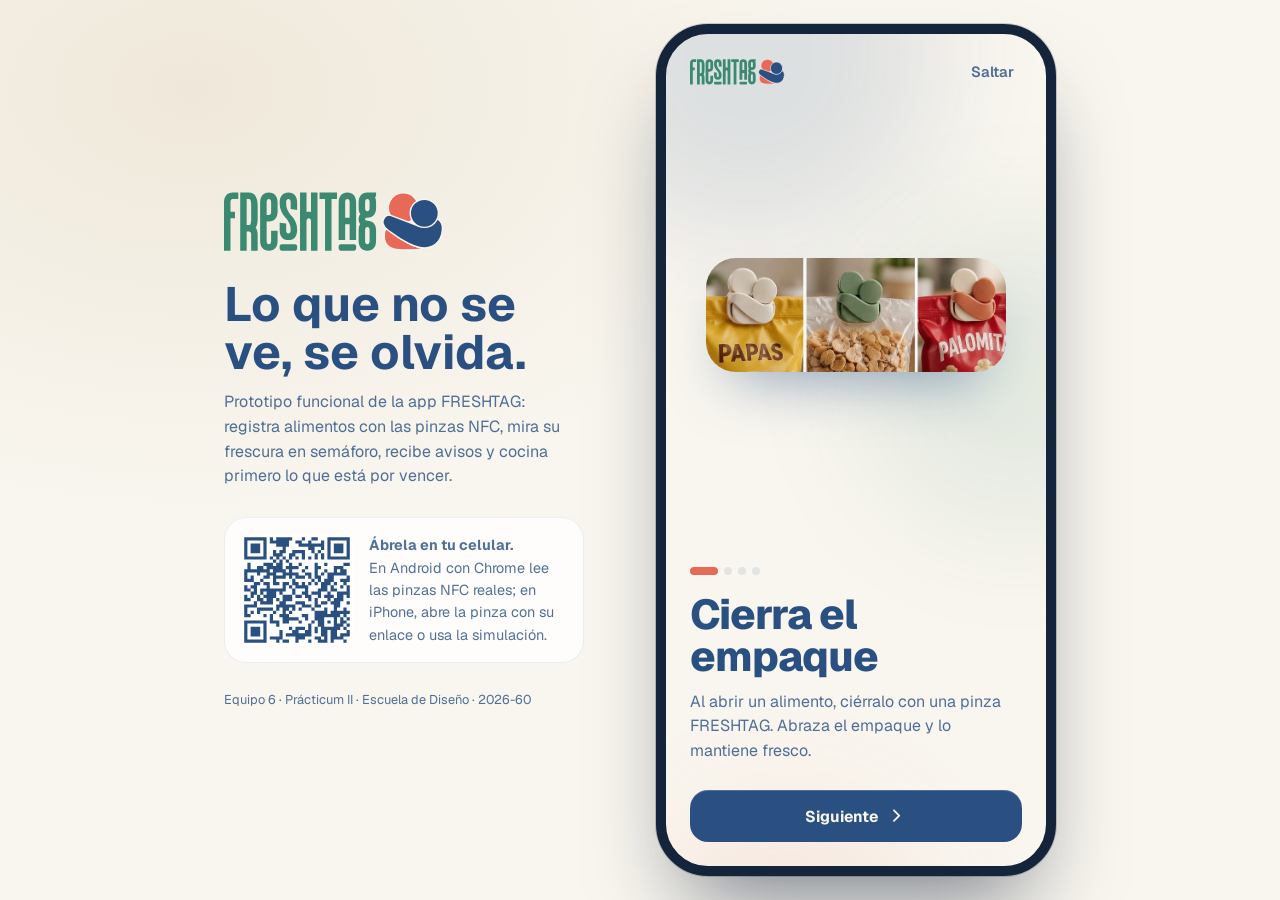
==== commit 0335bd70: "App v5: Liquid Glass estilo iOS 26, pantalla de Ajustes, tipografías y animaciones; corrige caché de" ====
--- a/app/index.html
+++ b/app/index.html
@@ -15,7 +15,10 @@
   <link rel="apple-touch-icon" href="img/icon-192.png">
   <link rel="stylesheet" href="css/fonts.css">
   <link rel="stylesheet" href="css/app.css">
-  <script>try { var s = JSON.parse(localStorage.getItem('freshtag:v1')); document.documentElement.dataset.theme = (s && s.prefs && s.prefs.v3 && s.prefs.theme) || 'light'; } catch (e) {}</script>
+  <link rel="stylesheet" href="css/glass.css">
+  <script>/* set the look before first paint so there is no flash */ try { var p = (JSON.parse(localStorage.getItem('freshtag:v1')) || {}).prefs || {}, d = document.documentElement.dataset;
+    var t = p.theme === 'auto' ? (matchMedia('(prefers-color-scheme: dark)').matches ? 'dark' : 'light') : (p.v3 && p.theme) || 'light';
+    d.theme = t; d.font = p.font || 'apple'; d.accent = p.accent || 'azul'; d.glass = p.glass || 'liquid'; d.motion = p.motion === false ? 'reduced' : 'full'; } catch (e) {}</script>
 </head>
 <body>
   <aside class="desk">
--- a/app/css/app.css
+++ b/app/css/app.css
@@ -13,7 +13,7 @@
   font-size: 16px;
   /* light = the manual: crema 50 · azul 25 · verde 15 · coral 10 */
   --bg: #F9F6EF; --bg-2: #EFE8DA;
-  --ink: #213A5C; --head: #2A5082; --muted: rgba(42, 80, 130, .68); --faint: rgba(42, 80, 130, .42);
+  --ink: #213A5C; --head: #2A5082; --muted: rgba(42, 80, 130, .82); --faint: rgba(42, 80, 130, .5);
   --glass: rgba(255, 255, 255, .6); --glass-2: rgba(255, 255, 255, .78); --glass-3: #fff;
   --stroke: rgba(42, 80, 130, .09); --hi: rgba(255, 255, 255, .95); --track: rgba(42, 80, 130, .1);
   --fresco: #3B8970; --fresco-t: #2F7A62; --porvencer: #E8A33D; --porvencer-t: #8A5A10; --vencido: #C2412F; --vencido-t: #C2412F;
@@ -27,7 +27,7 @@
 /* dark = brand azul at night; indicators keep the palette, labels move to crema for contrast */
 :root[data-theme="dark"] {
   --bg: #0B1A2F; --bg-2: #12284A;
-  --ink: #F9F6EF; --head: #F9F6EF; --muted: rgba(249, 246, 239, .66); --faint: rgba(249, 246, 239, .4);
+  --ink: #F9F6EF; --head: #F9F6EF; --muted: rgba(249, 246, 239, .74); --faint: rgba(249, 246, 239, .45);
   --glass: rgba(255, 255, 255, .06); --glass-2: rgba(255, 255, 255, .1); --glass-3: rgba(255, 255, 255, .15);
   --stroke: rgba(255, 255, 255, .1); --hi: rgba(255, 255, 255, .18); --track: rgba(249, 246, 239, .12);
   --fresco-t: #F9F6EF; --porvencer-t: #F9F6EF; --vencido-t: #F9F6EF;
@@ -57,7 +57,7 @@
 .eyebrow { display: block; margin: 0 0 6px; font-size: .68rem; font-weight: 600; letter-spacing: .16em; text-transform: uppercase; color: var(--eyebrow); }
 
 /* ---------- frame ---------- */
-#phone { position: relative; height: 100dvh; overflow: hidden; background: var(--bg); isolation: isolate; }
+#phone { position: relative; height: 100dvh; overflow: hidden; overflow: clip; background: var(--bg); isolation: isolate; }
 .desk { display: none; }
 @media (min-width: 900px) {
   body { display: flex; align-items: center; justify-content: center; gap: 72px; padding: 24px; background: radial-gradient(900px 600px at 15% 10%, var(--bg-2), transparent 70%), var(--bg); }
@@ -69,7 +69,7 @@
   .desk .qr { display: flex; gap: 16px; align-items: center; margin-top: 28px; padding: 16px; border-radius: var(--r); background: var(--glass-2); border: 1px solid var(--stroke); }
   .desk .qr img { width: 112px; height: 112px; border-radius: 10px; }
   .desk .qr p { margin: 0; font-size: .9rem; }
-  .desk small { display: block; margin-top: 28px; color: var(--faint); font-size: .8rem; }
+  .desk small { display: block; margin-top: 28px; color: var(--muted); font-size: .8rem; }
 }
 
 /* ---------- aurora (ReactiCX aurora / mesh-gradient) in brand colors ---------- */
@@ -104,7 +104,7 @@
 
 /* ---------- view, collapsing header, tab bar ---------- */
 #app { height: 100%; position: relative; }
-.view { height: 100%; overflow-y: auto; overscroll-behavior: contain; padding: calc(18px + var(--safe-t)) 18px calc(124px + var(--safe-b)); scrollbar-width: none; }
+.view { height: 100%; overflow-y: auto; overflow-x: hidden; overscroll-behavior: contain; padding: calc(18px + var(--safe-t)) 18px calc(124px + var(--safe-b)); scrollbar-width: none; }
 .view::-webkit-scrollbar { display: none; }
 .view.anim > * { animation: rise .6s var(--ease) both; animation-delay: calc(var(--i, 0) * 60ms); }
 .minibar { position: absolute; left: 0; right: 0; top: 0; z-index: 9; padding: calc(12px + var(--safe-t)) 18px 12px; display: flex; align-items: center; justify-content: center;
@@ -112,18 +112,27 @@
   border-bottom: 1px solid var(--stroke); font-family: var(--display); font-weight: 700; font-size: 1rem; color: var(--head); transform: translateY(-110%); transition: transform .45s var(--ease); pointer-events: none; }
 #app.scrolled .minibar { transform: none; }
 
-.tabbar { position: absolute; left: 12px; right: 12px; bottom: calc(12px + var(--safe-b)); z-index: 10; display: grid; grid-template-columns: 1fr 1fr 78px 1fr 1fr; align-items: center; height: 72px; padding: 0 6px; border-radius: 28px; }
+/* v5 dock (iOS 26): a floating glass capsule with the four sections + the NFC action as its own glass disc */
+.dock { position: absolute; left: 14px; right: 14px; bottom: calc(14px + var(--safe-b)); z-index: 10; display: flex; align-items: center; gap: 10px; pointer-events: none; }
+.dock > * { pointer-events: auto; }
+.tabbar { position: relative; flex: 1; display: grid; grid-template-columns: repeat(4, 1fr); align-items: center; height: 66px; padding: 0 5px; border-radius: 33px; transition: height .55s var(--ios-spring); }
 .tabbar.glass { overflow: visible; background: color-mix(in srgb, var(--glass-3) 72%, transparent); }
-.tab { position: relative; overflow: hidden; z-index: 1; display: grid; justify-items: center; gap: 3px; padding: 8px 0; border-radius: 20px; color: var(--faint); font-size: .66rem; font-weight: 600; transition: color .3s; }
-.tab svg.i { transition: transform .5s var(--spring); }
+.tab { position: relative; overflow: hidden; z-index: 1; display: grid; justify-items: center; align-content: center; gap: 2px; height: 100%; border-radius: 28px; color: var(--muted); font-size: .64rem; font-weight: 600; transition: color .3s; }
+.tab svg.i { width: 23px; height: 23px; transition: transform .5s var(--spring); }
+.tab .lbl { max-height: 1.4em; transition: opacity .3s, max-height .45s var(--ease); }
 .tab.on { color: var(--head); }
-.tab.on svg.i { transform: translateY(-1px) scale(1.12); }
-.tab .pill { display: grid; place-items: center; width: 48px; height: 30px; }
-.ind { position: absolute; top: 8px; left: 0; height: 56px; width: 64px; border-radius: 20px; background: var(--track); pointer-events: none; }
+.tab.on svg.i { transform: scale(1.08); }
+.tab .pill { display: grid; place-items: center; width: 44px; height: 28px; }
+.ind { position: absolute; top: 5px; bottom: 5px; left: 0; width: 64px; border-radius: 28px; background: var(--track); pointer-events: none; }
+/* scrolling down shrinks the dock (iOS 26 tab bar minimize); scrolling up brings it back */
+.mini .tabbar { height: 52px; }
+.mini .tab .lbl { opacity: 0; max-height: 0; }
+.mini .fab { width: 52px; height: 52px; }
 /* blue = the one action (manual p.17); the coral beam runs around it */
-.fab { position: relative; justify-self: center; width: 64px; height: 64px; margin-top: -34px; border-radius: 50%; display: grid; place-items: center; color: var(--crema); z-index: 2;
-  background: radial-gradient(circle at 32% 25%, #3E6CA8, var(--azul) 60%, #213F68); box-shadow: 0 14px 26px -10px rgba(11, 26, 47, .55), 0 0 0 6px color-mix(in srgb, var(--bg) 85%, transparent); transition: transform .45s var(--spring); }
-.fab svg.i { width: 30px; height: 30px; }
+.fab { position: relative; flex: none; width: 66px; height: 66px; border-radius: 50%; display: grid; place-items: center; color: var(--crema); z-index: 2;
+  background: radial-gradient(circle at 32% 25%, color-mix(in srgb, var(--azul), #fff 22%), var(--azul) 60%, color-mix(in srgb, var(--azul), #000 22%));
+  box-shadow: inset 1px 1.5px 0 rgba(255, 255, 255, .45), inset -1px -1px 0 rgba(255, 255, 255, .12), 0 14px 26px -10px rgba(11, 26, 47, .55); transition: transform .45s var(--spring), width .55s var(--ios-spring), height .55s var(--ios-spring); }
+.fab svg.i { width: 28px; height: 28px; }
 .fab:active { transform: scale(.9); }
 .fab::before { content: ''; position: absolute; inset: -5px; border-radius: 50%; padding: 2px; background: conic-gradient(from var(--a), transparent 0 58%, var(--coral) 76%, transparent 92%);
   -webkit-mask: linear-gradient(#000 0 0) content-box, linear-gradient(#000 0 0); -webkit-mask-composite: xor; mask-composite: exclude; animation: spin 3.2s linear infinite; }
@@ -473,7 +482,7 @@
 .radar .wave { position: absolute; inset: 0; border-radius: 50%; border: 1.5px solid rgba(249, 246, 239, .45); animation: wave 2.6s var(--ease) infinite; }
 .radar .wave:nth-child(2) { animation-delay: .87s; } .radar .wave:nth-child(3) { animation-delay: 1.74s; }
 @keyframes wave { from { transform: scale(.35); opacity: 1; } to { transform: scale(1.1); opacity: 0; } }
-.radar .core { position: relative; width: 124px; height: 124px; border-radius: 36px; display: grid; place-items: center; transition: transform .6s var(--spring), border-radius .6s var(--spring); background: var(--crema); box-shadow: 0 0 50px rgba(233, 105, 88, .35); }
+.radar .core { position: relative; width: 124px; height: 124px; border-radius: 36px; display: grid; place-items: center; transition: transform .6s var(--spring), border-radius .6s var(--spring); background: var(--crema); box-shadow: 0 24px 50px -16px rgba(0, 0, 0, .55); }
 .radar .core::before { content: ''; position: absolute; inset: -10px; border-radius: 44px; background: conic-gradient(from var(--a), rgba(233, 105, 88, 0), rgba(233, 105, 88, .7), rgba(59, 137, 112, .7), rgba(42, 80, 130, .7), rgba(233, 105, 88, 0)); filter: blur(14px); z-index: -1; animation: spin 3s linear infinite; }
 .radar .core img { width: 74px; transition: opacity .3s; }
 .radar .phone { position: absolute; width: 74px; height: 128px; border-radius: 20px; border: 3px solid rgba(249, 246, 239, .9); background: rgba(249, 246, 239, .08); backdrop-filter: blur(10px); right: 6px; top: -12px; animation: tap 2.6s var(--ease) infinite; display: grid; place-items: center; }
@@ -481,7 +490,7 @@
 .radar .phone svg.i { width: 30px; height: 30px; }
 @keyframes tap { 0%, 100% { transform: translate(24px, -18px) rotate(14deg); } 45%, 60% { transform: translate(-4px, 24px) rotate(4deg); } }
 .scan.ok .wave, .scan.ok .phone { display: none; }
-.scan.ok .core { transform: scale(1.1); border-radius: 50%; box-shadow: 0 0 60px rgba(59, 137, 112, .7); }
+.scan.ok .core { transform: scale(1.1); border-radius: 50%; }
 .scan .ok-check { position: absolute; inset: 0; display: grid; place-items: center; opacity: 0; }
 .scan.ok .ok-check { opacity: 1; }
 .scan.ok .core img { opacity: 0; }
@@ -548,3 +557,51 @@
 @media (prefers-reduced-motion: reduce) {
   *, *::before, *::after { animation-duration: .01ms !important; animation-iteration-count: 1 !important; transition-duration: .01ms !important; }
 }
+
+/* ---------- v4: recipes, timers, feedback prefs ---------- */
+.meta-line .dot { width: 3px; height: 3px; border-radius: 50%; background: currentColor; opacity: .5; }
+.feature.recipe { grid-template-columns: 60px 1fr; align-items: start; }
+.feature.recipe .uses { display: block; font-size: .78rem; font-weight: 600; color: var(--accent); margin: -2px 0 8px; }
+.websearch { display: grid; grid-template-columns: 60px 1fr 20px; gap: 14px; align-items: center; margin-top: 12px; padding: 14px; color: var(--ink); text-decoration: none; border-style: dashed; border-color: color-mix(in srgb, var(--verde) 45%, transparent); }
+.websearch b { display: block; color: var(--head); margin-bottom: 2px; }
+.websearch > svg.i { width: 18px; height: 18px; color: var(--accent); }
+.view.anim .websearch { animation: rise .6s var(--ease) both; animation-delay: calc(var(--i, 0) * 60ms); }
+
+/* recipe sheet */
+.r-hero { position: relative; overflow: hidden; margin: 6px 0 4px; padding: 20px 20px 18px; border-radius: var(--r-lg); background: var(--azul); color: var(--crema); }
+.r-hero .eyebrow { color: rgba(249, 246, 239, .72); margin: 0; }
+.sheet .r-hero h2 { color: var(--crema); max-width: 72%; margin: 4px 0 14px; font-size: 1.6rem; line-height: 1.05; }
+.r-hero .reco-ico { top: 20px; bottom: auto; }
+.r-meta { display: flex; flex-wrap: wrap; gap: 8px; position: relative; z-index: 1; }
+.r-meta span { display: inline-flex; align-items: center; gap: 6px; padding: 6px 11px; border-radius: 999px; font-size: .8rem; background: rgba(249, 246, 239, .14); border: 1px solid rgba(249, 246, 239, .18); }
+.r-meta svg.i { width: 15px; height: 15px; }
+.r-meta b { font-weight: 700; }
+.ing2 { list-style: none; margin: 0; padding: 0; display: grid; }
+.ing2 li { display: grid; grid-template-columns: 74px 1fr; gap: 12px; padding: 10px 2px; border-bottom: 1px solid var(--stroke); font-size: .92rem; line-height: 1.35; }
+.ing2 li:last-child { border-bottom: 0; }
+.ing2 b { color: var(--accent); font-weight: 700; text-align: right; }
+.steps2 { list-style: none; margin: 4px 0 0; padding: 0; display: grid; gap: 4px; }
+.steps2 li { display: grid; grid-template-columns: 30px 1fr; gap: 12px; padding: 8px 0; position: relative; }
+.steps2 li:not(:last-child)::before { content: ''; position: absolute; left: 14px; top: 40px; bottom: -6px; width: 2px; border-radius: 2px; background: var(--track); }
+.steps2 .n { width: 30px; height: 30px; border-radius: 50%; display: grid; place-items: center; font-size: .85rem; font-weight: 700; background: var(--azul); color: var(--crema); }
+.steps2 p { margin: 4px 0 0; font-size: .93rem; line-height: 1.5; color: var(--ink); }
+.timer-chip { display: inline-flex; align-items: center; gap: 6px; margin-top: 8px; padding: 6px 12px 6px 9px; border-radius: 999px; font: inherit; font-size: .8rem; font-weight: 700; cursor: pointer;
+  color: var(--azul); background: color-mix(in srgb, var(--azul) 9%, transparent); border: 1px solid color-mix(in srgb, var(--azul) 22%, transparent); transition: background .25s, color .25s, transform .2s var(--spring); }
+.timer-chip svg.i { width: 15px; height: 15px; }
+.timer-chip:active { transform: scale(.95); }
+.timer-chip.run { color: var(--crema); background: var(--azul); border-color: var(--azul); }
+.timer-chip.run svg.i { animation: chipTick 1s steps(2) infinite; }
+.timer-chip.done { color: #fff; background: var(--verde); border-color: var(--verde); animation: chipPop .5s var(--spring); }
+:root[data-theme="dark"] .timer-chip { color: var(--crema); background: rgba(249, 246, 239, .1); border-color: rgba(249, 246, 239, .2); }
+:root[data-theme="dark"] .timer-chip.run { background: var(--primary); }
+@keyframes chipTick { 50% { transform: rotate(12deg); } }
+@keyframes chipPop { 0% { transform: scale(.9); } 60% { transform: scale(1.08); } }
+.r-tip { display: grid; grid-template-columns: 22px 1fr; gap: 10px; margin-top: 18px; padding: 14px 16px; border-radius: var(--r); background: color-mix(in srgb, var(--verde) 11%, transparent); border: 1px dashed color-mix(in srgb, var(--verde) 50%, transparent); }
+.r-tip svg.i { width: 20px; height: 20px; color: var(--accent); margin-top: 1px; }
+.r-tip p { margin: 0; font-size: .87rem; line-height: 1.5; color: var(--ink); }
+.r-tip b { color: var(--accent); }
+.r-src { display: flex; align-items: center; gap: 6px; margin: 14px 2px 4px; font-size: .8rem; color: var(--muted); text-decoration: none; }
+.r-src b { color: var(--head); }
+.r-src svg.i { width: 14px; height: 14px; }
+.test-row { display: flex; flex-wrap: wrap; gap: 6px 18px; margin-top: 12px; }
+.test-row .link { gap: 6px; }
--- a/app/css/glass.css
+++ b/app/css/glass.css
@@ -0,0 +1,132 @@
+/* FRESHTAG app · v5 layer — Liquid Glass (iOS 26 reference), typography choices, accent colors, motion prefs.
+   Everything is driven by data-* attributes on <html> that app.js sets from the user's Ajustes:
+   data-font = apple | marca | futuro · data-accent = azul | verde | coral · data-glass = liquid | frost | solid · data-motion = full | reduced.
+   Liquid glass recipe adapted from the open-source CSS/SVG demos (archisvaze/liquid-glass, nikdelvin/liquid-glass):
+   a thin tint, strong saturation, two specular rims (light top-left, faint bottom-right) and, on Chromium, real edge refraction. */
+
+@font-face { font-family: 'Geist'; src: url(fonts/geist.woff2) format('woff2'); font-weight: 100 900; font-display: swap; }
+@font-face { font-family: 'Space Grotesk'; src: url(fonts/space-grotesk.woff2) format('woff2'); font-weight: 300 700; font-display: swap; }
+
+:root {
+  /* spring sampled from a damped oscillator (stiffness 170, damping 18): the SwiftUI .spring feel */
+  --ios-spring: linear(0, .009, .035 2.1%, .141 4.4%, .723 12.9%, .938 16.7%, 1.017 19.4%, 1.067, 1.099 24.3%, 1.108 26%, 1.104, 1.084 31.1%, 1.028 37.1%, 1.001 40.4%, .987 43.4%, .985 46.2%, .998 54.7%, 1.002 62%, 1);
+  --lg-fill: rgba(255, 255, 255, .4); --lg-fill-2: rgba(255, 255, 255, .62); --lg-glow: rgba(255, 255, 255, .6);
+  --lg-rim: rgba(255, 255, 255, .95); --lg-rim-2: rgba(255, 255, 255, .4); --lg-edge: rgba(42, 80, 130, .08);
+  --card-solid: #FFFFFF;
+}
+:root[data-theme="dark"] {
+  --lg-fill: rgba(140, 170, 220, .09); --lg-fill-2: rgba(22, 44, 78, .66); --lg-glow: rgba(255, 255, 255, .09);
+  --lg-rim: rgba(255, 255, 255, .34); --lg-rim-2: rgba(255, 255, 255, .08); --lg-edge: rgba(255, 255, 255, .06);
+  --card-solid: #12284A;
+}
+
+/* ---------- typography ---------- */
+/* Apple: SF Pro on iPhone/Mac (the system font, so no file to ship); Geist everywhere else. */
+:root[data-font="apple"] { --display: -apple-system, BlinkMacSystemFont, 'SF Pro Display', 'Geist', system-ui, sans-serif; --texto: -apple-system, BlinkMacSystemFont, 'SF Pro Text', 'Geist', system-ui, sans-serif; }
+:root[data-font="futuro"] { --display: 'Space Grotesk', 'Geist', sans-serif; --texto: 'Geist', system-ui, sans-serif; }
+:root[data-font="apple"] :is(.title, .onb h1, .scan h2) { font-weight: 800; letter-spacing: -.025em; }
+:root[data-font="apple"] :is(.sec-head h3, .summary h2, .sheet h2, .reco-t, h4, .impact-top h2) { letter-spacing: -.015em; }
+:root[data-font="futuro"] :is(.title, .onb h1, .scan h2) { letter-spacing: -.035em; }
+:root[data-font="futuro"] .eyebrow { letter-spacing: .22em; }
+
+/* ---------- accent: the one action color (manual p.17 keeps it blue by default) ---------- */
+:root[data-accent="verde"] { --azul: #2F7A62; --primary: #2F7A62; }
+:root[data-accent="coral"] { --azul: #B94A3B; --primary: #B94A3B; }
+:root[data-theme="dark"] { --primary: color-mix(in srgb, var(--azul), #fff 14%); }
+:root[data-accent="verde"] .fact:last-child { background: #2A5082; } /* keep the two data cards apart */
+
+/* ---------- Liquid glass (default) ---------- */
+:root[data-glass="liquid"] .glass:not(.fact) {
+  background: linear-gradient(155deg, var(--lg-glow), transparent 42%), var(--lg-fill); border-color: transparent;
+  backdrop-filter: blur(18px) saturate(1.9) brightness(1.03); -webkit-backdrop-filter: blur(18px) saturate(1.9) brightness(1.03);
+  box-shadow: inset 1.2px 1.2px 0 var(--lg-rim), inset -1px -1px 0 var(--lg-rim-2), 0 0 0 .5px var(--lg-edge), var(--shadow);
+}
+:root[data-glass="liquid"] .tabbar.glass { background: linear-gradient(170deg, var(--lg-glow), transparent 55%), var(--lg-fill-2); }
+:root[data-glass="liquid"] .ind {
+  background: linear-gradient(160deg, rgba(255, 255, 255, .7), rgba(255, 255, 255, .2)); box-shadow: inset 1px 1px 0 var(--lg-rim), inset -1px -1px 0 var(--lg-rim-2), 0 4px 14px -6px rgba(11, 26, 47, .3);
+}
+:root[data-glass="liquid"][data-theme="dark"] .ind { background: linear-gradient(160deg, rgba(255, 255, 255, .2), rgba(255, 255, 255, .05)); }
+:root[data-glass="liquid"] :is(.chip, .btn-ghost, .input, .stepper button, .cat, .check):not(.on) {
+  background: var(--lg-fill); backdrop-filter: blur(14px) saturate(1.7); -webkit-backdrop-filter: blur(14px) saturate(1.7);
+  border-color: transparent; box-shadow: inset 1px 1px 0 var(--lg-rim), inset -1px -1px 0 var(--lg-rim-2), 0 0 0 .5px var(--lg-edge);
+}
+:root[data-glass="liquid"] .input:focus { box-shadow: inset 1px 1px 0 var(--lg-rim), 0 0 0 2px var(--azul), 0 0 0 6px color-mix(in srgb, var(--azul) 16%, transparent); }
+:root[data-glass="liquid"] .sheet { background: linear-gradient(180deg, var(--lg-glow), transparent 120px), var(--sheet); box-shadow: inset 0 1.2px 0 var(--lg-rim), 0 -20px 50px rgba(11, 26, 47, .25); border-top: 0; }
+:root[data-glass="liquid"] :is(.sheet .close, .scan .close) { background: var(--lg-fill-2); backdrop-filter: blur(12px) saturate(1.8); -webkit-backdrop-filter: blur(12px) saturate(1.8); box-shadow: inset 1px 1px 0 var(--lg-rim), inset -1px -1px 0 var(--lg-rim-2); }
+:root[data-glass="liquid"] .minibar { background: linear-gradient(180deg, color-mix(in srgb, var(--bg) 78%, transparent), color-mix(in srgb, var(--bg) 40%, transparent)); border-bottom: 0; box-shadow: inset 0 -.5px 0 var(--lg-edge); }
+:root[data-glass="liquid"] .toast { background: color-mix(in srgb, var(--noche) 78%, transparent); backdrop-filter: blur(20px) saturate(1.8); -webkit-backdrop-filter: blur(20px) saturate(1.8); box-shadow: inset 1px 1px 0 rgba(255, 255, 255, .22), 0 16px 36px -10px rgba(11, 26, 47, .5); }
+/* specular sheen that glides across glass when it is pressed */
+:root[data-glass="liquid"] .glass.press::before { content: ''; position: absolute; inset: 0; border-radius: inherit; pointer-events: none; z-index: 3;
+  background: linear-gradient(105deg, transparent 35%, rgba(255, 255, 255, .45) 50%, transparent 65%) no-repeat; background-size: 250% 100%; background-position: 130% 0; opacity: 0; }
+:root[data-glass="liquid"] .glass.press:active::before { animation: sheen .7s var(--ease); }
+@keyframes sheen { from { background-position: 130% 0; opacity: 1; } to { background-position: -30% 0; opacity: 0; } }
+
+/* ---------- Esmerilado = the v4 frosted look (app.css as is) ---------- */
+
+/* ---------- Sólido: no transparency (iOS "Reducir transparencia"; also the fastest on old phones) ---------- */
+:root[data-glass="solid"] :is(.glass:not(.fact), .chip:not(.on), .btn-ghost, .input, .cat:not(.on), .check, .stepper button) { background: var(--card-solid); backdrop-filter: none; -webkit-backdrop-filter: none; }
+:root[data-glass="solid"] :is(.sheet, .minibar, .toast) { backdrop-filter: none; -webkit-backdrop-filter: none; }
+:root[data-glass="solid"] .sheet { background: var(--bg); }
+:root[data-glass="solid"] .minibar { background: var(--bg); }
+:root[data-glass="solid"] .aurora { display: none; }
+
+/* ---------- card stack: the view steps back while a sheet is up (iOS page sheet) ---------- */
+#app { transform-origin: 50% 0; transition: transform .6s var(--ios-spring), border-radius .6s var(--ease), filter .6s var(--ease); }
+#phone { transition: background .5s var(--ease); }
+#phone.stack { background: #050D18; }
+#phone.stack .aurora { opacity: 0; transition: opacity .4s; }
+#phone.stack #app { transform: translateY(calc(12px + var(--safe-t))) scale(.92); border-radius: 30px; overflow: hidden; background: var(--bg); filter: brightness(.94); }
+
+/* ---------- tab change: the page slides in the direction of the tab (view transitions) ---------- */
+#view { view-transition-name: page; }
+.theme-x #view { view-transition-name: none; }
+::view-transition-old(page) { animation: pageOut .28s var(--ease) both; }
+::view-transition-new(page) { animation: pageIn .55s var(--ios-spring) both; }
+.vt-back::view-transition-old(page) { animation-name: pageOutBack; }
+.vt-back::view-transition-new(page) { animation-name: pageInBack; }
+@keyframes pageOut { to { opacity: 0; transform: translateX(-6%) scale(.98); filter: blur(4px); } }
+@keyframes pageIn { from { opacity: 0; transform: translateX(8%); } }
+@keyframes pageOutBack { to { opacity: 0; transform: translateX(6%) scale(.98); filter: blur(4px); } }
+@keyframes pageInBack { from { opacity: 0; transform: translateX(-8%); } }
+
+/* ---------- spring-ier interactions ---------- */
+.press:active { transform: scale(.965); }
+.sheet { transition: transform .6s var(--ios-spring); }
+.icon-btn svg.i { transition: transform .5s var(--ios-spring); }
+.icon-btn:active svg.i { transform: rotate(-30deg); }
+
+/* ---------- motion off (Ajustes → Animaciones) mirrors prefers-reduced-motion ---------- */
+:root[data-motion="reduced"] *, :root[data-motion="reduced"] *::before, :root[data-motion="reduced"] *::after { animation-duration: .01ms !important; animation-iteration-count: 1 !important; transition-duration: .01ms !important; }
+:root[data-motion="reduced"] #view { view-transition-name: none; }
+
+/* ---------- v5 bug fixes ---------- */
+.reco .tags { padding-right: 56px; } /* the round icon sat on top of the third tag */
+.r-hero .reco-ico { display: none; }  /* collided with the sheet's close button */
+.sheet .r-hero h2 { max-width: 78%; }
+
+/* ---------- Ajustes ---------- */
+.set-intro { margin: 0 0 4px; }
+.swatches { display: grid; grid-template-columns: repeat(3, 1fr); gap: 8px; }
+.swatch { display: grid; justify-items: center; gap: 8px; padding: 12px 6px 10px; border-radius: 18px; font-size: .8rem; font-weight: 600; color: var(--muted); background: var(--track); border: 1.5px solid transparent; transition: border-color .25s, color .25s, transform .45s var(--ios-spring); }
+.swatch i { width: 34px; height: 34px; border-radius: 50%; box-shadow: inset 1px 1.5px 0 rgba(255, 255, 255, .45), 0 6px 14px -6px rgba(11, 26, 47, .5); transition: transform .5s var(--ios-spring); }
+.swatch.on { color: var(--head); border-color: currentColor; }
+.swatch.on i { transform: scale(1.12); }
+.sw-azul i { background: #2A5082; } .sw-verde i { background: #2F7A62; } .sw-coral i { background: #B94A3B; }
+.fonts { display: grid; gap: 8px; }
+.font-opt { display: grid; grid-template-columns: 54px 1fr 24px; gap: 12px; align-items: center; width: 100%; padding: 12px 14px; text-align: left; color: var(--ink); border-radius: 20px; }
+.font-opt .aa { font-size: 1.9rem; font-weight: 700; line-height: 1; color: var(--head); text-align: center; }
+.font-opt b { display: block; color: var(--head); font-size: .98rem; }
+.font-opt small { color: var(--muted); font-size: .78rem; }
+.font-opt[data-v="apple"] :is(.aa, b) { font-family: -apple-system, BlinkMacSystemFont, 'SF Pro Display', 'Geist', sans-serif; letter-spacing: -.02em; }
+.font-opt[data-v="marca"] :is(.aa, b) { font-family: 'Vice City Sans', 'DM Sans', sans-serif; }
+.font-opt[data-v="futuro"] :is(.aa, b) { font-family: 'Space Grotesk', sans-serif; letter-spacing: -.03em; }
+.radio { width: 22px; height: 22px; border-radius: 50%; border: 2px solid var(--faint); display: grid; place-items: center; transition: border-color .25s; }
+.radio::after { content: ''; width: 10px; height: 10px; border-radius: 50%; background: var(--azul); transform: scale(0); transition: transform .45s var(--ios-spring); }
+.font-opt.on .radio { border-color: var(--azul); }
+.font-opt.on .radio::after { transform: scale(1); }
+:root[data-theme="dark"] .font-opt.on .radio { border-color: var(--crema); }
+:root[data-theme="dark"] .font-opt.on .radio::after { background: var(--crema); }
+.font-opt.on { box-shadow: inset 0 0 0 1.5px var(--azul), var(--shadow) !important; }
+:root[data-theme="dark"] .font-opt.on { box-shadow: inset 0 0 0 1.5px var(--crema), var(--shadow) !important; }
+.set-note { margin: 8px 2px 0; }
+.set-reset { margin-top: 18px; display: flex; justify-content: center; }
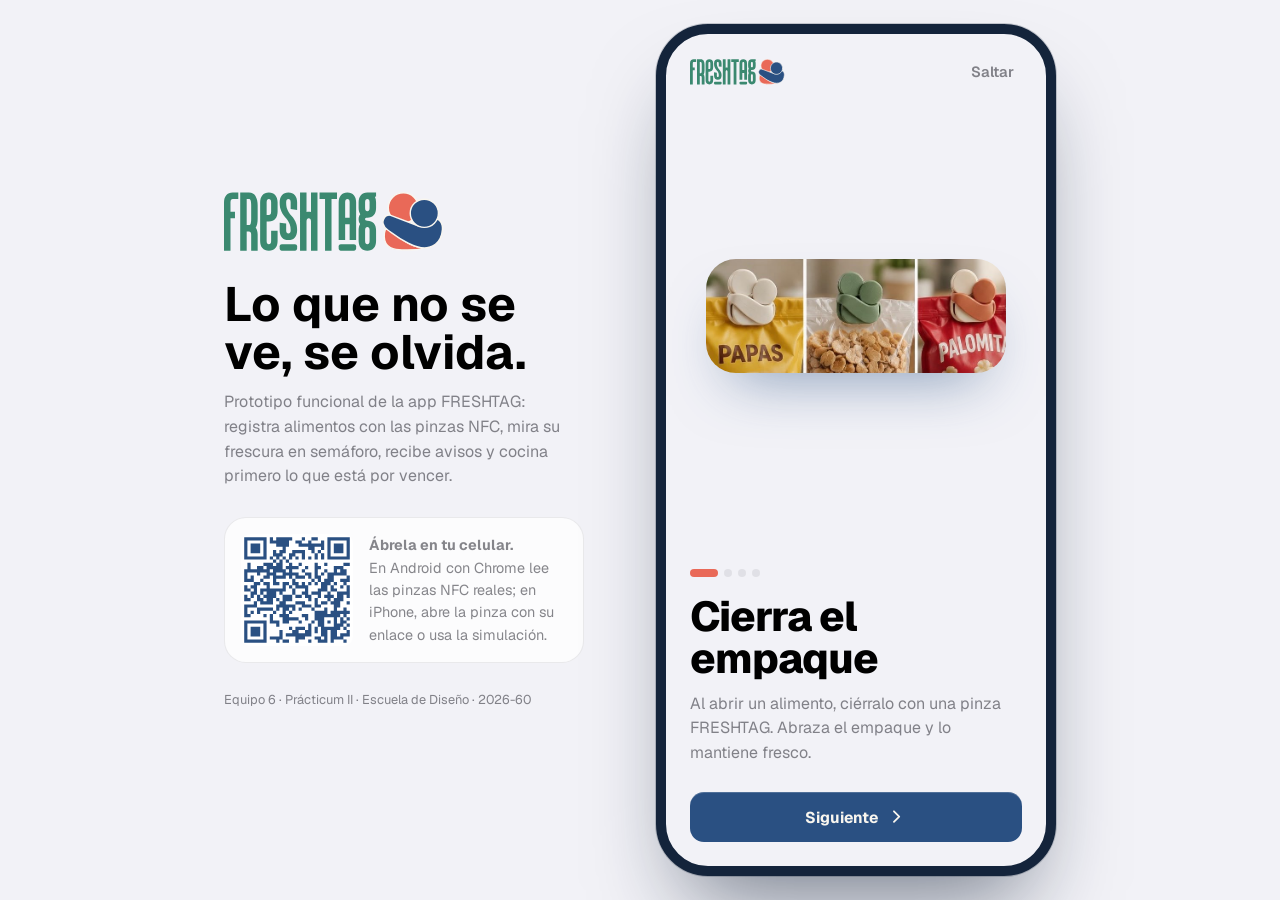
==== commit 9c5b11e2: "App v5.1: diseño Nativo estilo iOS con botón para cambiar de diseño; menos desenfoques en vivo para " ====
--- a/app/index.html
+++ b/app/index.html
@@ -16,9 +16,10 @@
   <link rel="stylesheet" href="css/fonts.css">
   <link rel="stylesheet" href="css/app.css">
   <link rel="stylesheet" href="css/glass.css">
+  <link rel="stylesheet" href="css/native.css">
   <script>/* set the look before first paint so there is no flash */ try { var p = (JSON.parse(localStorage.getItem('freshtag:v1')) || {}).prefs || {}, d = document.documentElement.dataset;
     var t = p.theme === 'auto' ? (matchMedia('(prefers-color-scheme: dark)').matches ? 'dark' : 'light') : (p.v3 && p.theme) || 'light';
-    d.theme = t; d.font = p.font || 'apple'; d.accent = p.accent || 'azul'; d.glass = p.glass || 'liquid'; d.motion = p.motion === false ? 'reduced' : 'full'; } catch (e) {}</script>
+    d.design = p.design || 'nativo'; d.theme = t; d.font = p.font || 'apple'; d.accent = p.accent || 'azul'; d.glass = p.glass || 'liquid'; d.motion = p.motion === false ? 'reduced' : 'full'; } catch (e) {}</script>
 </head>
 <body>
   <aside class="desk">
--- a/app/css/app.css
+++ b/app/css/app.css
@@ -84,7 +84,9 @@
 
 /* ---------- glass primitive ---------- */
 .glass { position: relative; background: linear-gradient(165deg, var(--glass-2), var(--glass) 60%); border: 1px solid var(--stroke); border-radius: var(--r);
-  backdrop-filter: blur(22px) saturate(1.4); -webkit-backdrop-filter: blur(22px) saturate(1.4); box-shadow: inset 0 1px 0 var(--hi), var(--shadow); overflow: hidden; }
+  box-shadow: inset 0 1px 0 var(--hi), var(--shadow); overflow: hidden; }
+/* perf: only the floating layer blurs what is behind it; cards in the scroll would re-blur on every frame */
+.tabbar.glass { backdrop-filter: blur(22px) saturate(1.6); -webkit-backdrop-filter: blur(22px) saturate(1.6); }
 .glass::after { content: ''; position: absolute; inset: 0; border-radius: inherit; pointer-events: none; opacity: 0; transition: opacity .35s;
   background: radial-gradient(220px circle at var(--mx, 50%) var(--my, 50%), rgba(255, 255, 255, .22), transparent 60%); }
 .glass.lit::after { opacity: 1; }
@@ -100,7 +102,7 @@
 #splash > img { width: 170px; animation: rise .7s .3s var(--ease) both; }
 #splash.out { opacity: 0; visibility: hidden; }
 @keyframes hug { from { transform: scale(.5); opacity: 0; } to { transform: none; opacity: 1; } }
-@keyframes rise { from { transform: translateY(14px); opacity: 0; filter: blur(6px); } to { transform: none; opacity: 1; filter: none; } }
+@keyframes rise { from { transform: translateY(14px); opacity: 0; } to { transform: none; opacity: 1; } }
 
 /* ---------- view, collapsing header, tab bar ---------- */
 #app { height: 100%; position: relative; }
@@ -134,8 +136,6 @@
   box-shadow: inset 1px 1.5px 0 rgba(255, 255, 255, .45), inset -1px -1px 0 rgba(255, 255, 255, .12), 0 14px 26px -10px rgba(11, 26, 47, .55); transition: transform .45s var(--spring), width .55s var(--ios-spring), height .55s var(--ios-spring); }
 .fab svg.i { width: 28px; height: 28px; }
 .fab:active { transform: scale(.9); }
-.fab::before { content: ''; position: absolute; inset: -5px; border-radius: 50%; padding: 2px; background: conic-gradient(from var(--a), transparent 0 58%, var(--coral) 76%, transparent 92%);
-  -webkit-mask: linear-gradient(#000 0 0) content-box, linear-gradient(#000 0 0); -webkit-mask-composite: xor; mask-composite: exclude; animation: spin 3.2s linear infinite; }
 @keyframes spin { to { --a: 360deg; } }
 
 /* ---------- headings (manual p.13: Vice City Sans Bold for headings, DM Sans for UI) ---------- */
@@ -145,7 +145,7 @@
 .title { margin: 0; font-family: var(--display); font-weight: 700; color: var(--head); font-size: 2.35rem; line-height: 1; letter-spacing: -.01em; }
 .title .ch { display: inline-block; white-space: pre; }
 .view.anim .title .ch { animation: chIn .7s var(--ease) both; animation-delay: calc(var(--c) * 26ms + 60ms); }
-@keyframes chIn { from { opacity: 0; transform: translateY(.35em); filter: blur(8px); } }
+@keyframes chIn { from { opacity: 0; transform: translateY(.35em); } }
 .sub { margin: 6px 0 0; color: var(--muted); font-size: .9rem; }
 .top-actions { display: flex; gap: 8px; }
 .icon-btn { position: relative; width: 46px; height: 46px; border-radius: 50%; display: grid; place-items: center; color: var(--head); }
@@ -246,9 +246,6 @@
 .sum-top { display: grid; grid-template-columns: 1fr auto; gap: 14px; align-items: center; }
 .summary h2 { margin: 0 0 6px; font-family: var(--display); font-weight: 700; font-size: 1.5rem; line-height: 1.12; color: var(--head); }
 .sum-sub { margin: 0; font-size: .88rem; color: var(--muted); }
-.beam::before { content: ''; position: absolute; inset: 0; border-radius: inherit; padding: 1.5px; pointer-events: none; z-index: 2;
-  background: conic-gradient(from var(--a), transparent 0 66%, var(--beam-1) 80%, var(--beam-2) 88%, transparent 94%);
-  -webkit-mask: linear-gradient(#000 0 0) content-box, linear-gradient(#000 0 0); -webkit-mask-composite: xor; mask-composite: exclude; animation: spin 6s linear infinite; }
 .donut { position: relative; width: 96px; height: 96px; }
 .donut svg { width: 100%; height: 100%; transform: rotate(-90deg); overflow: visible; }
 .donut circle { fill: none; stroke-width: 11; stroke-linecap: round; }
@@ -397,7 +394,7 @@
 /* ---------- sheet ---------- */
 #sheet-root, #scan-root, #toast-root { position: absolute; inset: 0; pointer-events: none; z-index: 20; }
 #toast-root { z-index: 45; }
-.scrim { position: absolute; inset: 0; background: rgba(11, 26, 47, .38); backdrop-filter: blur(3px); -webkit-backdrop-filter: blur(3px); opacity: 0; transition: opacity .4s var(--ease); pointer-events: auto; }
+.scrim { position: absolute; inset: 0; background: rgba(11, 26, 47, .42); opacity: 0; transition: opacity .4s var(--ease); pointer-events: auto; }
 .sheet { position: absolute; left: 0; right: 0; bottom: 0; max-height: 92%; display: flex; flex-direction: column; border-radius: 32px 32px 0 0; pointer-events: auto;
   background: var(--sheet); backdrop-filter: blur(36px) saturate(1.5); -webkit-backdrop-filter: blur(36px) saturate(1.5); border-top: 1px solid var(--hi);
   transform: translateY(105%); transition: transform .55s var(--soft-spring); box-shadow: 0 -20px 50px rgba(11, 26, 47, .25); }
@@ -471,21 +468,17 @@
 
 /* ---------- NFC scan (brand azul + palette edge glow) ---------- */
 .scan { position: absolute; inset: 0; pointer-events: auto; display: flex; flex-direction: column; align-items: center; padding: calc(20px + var(--safe-t)) 22px calc(24px + var(--safe-b)); color: var(--crema);
-  background: radial-gradient(520px 440px at 50% 32%, rgba(58, 102, 160, .9), transparent 72%), rgba(11, 26, 47, .94); backdrop-filter: blur(30px); -webkit-backdrop-filter: blur(30px);
+  background: linear-gradient(180deg, #16305A, var(--noche) 70%);
   opacity: 0; transform: scale(1.04); transition: opacity .4s var(--ease), transform .55s var(--ease); }
 .scan.open { opacity: 1; transform: none; }
-.scan::before { content: ''; position: absolute; inset: 0; pointer-events: none; padding: 3px;
-  background: conic-gradient(from var(--a), #E96958, #E8A33D, #3B8970, #2A5082, #E96958); filter: blur(10px); opacity: .9;
-  -webkit-mask: linear-gradient(#000 0 0) content-box, linear-gradient(#000 0 0); -webkit-mask-composite: xor; mask-composite: exclude; animation: spin 4s linear infinite; }
 .scan .close { align-self: flex-end; width: 42px; height: 42px; border-radius: 50%; background: rgba(249, 246, 239, .12); border: 1px solid rgba(249, 246, 239, .15); display: grid; place-items: center; }
 .radar { position: relative; width: 240px; height: 240px; margin: 3vh 0 22px; display: grid; place-items: center; flex: none; }
 .radar .wave { position: absolute; inset: 0; border-radius: 50%; border: 1.5px solid rgba(249, 246, 239, .45); animation: wave 2.6s var(--ease) infinite; }
 .radar .wave:nth-child(2) { animation-delay: .87s; } .radar .wave:nth-child(3) { animation-delay: 1.74s; }
 @keyframes wave { from { transform: scale(.35); opacity: 1; } to { transform: scale(1.1); opacity: 0; } }
 .radar .core { position: relative; width: 124px; height: 124px; border-radius: 36px; display: grid; place-items: center; transition: transform .6s var(--spring), border-radius .6s var(--spring); background: var(--crema); box-shadow: 0 24px 50px -16px rgba(0, 0, 0, .55); }
-.radar .core::before { content: ''; position: absolute; inset: -10px; border-radius: 44px; background: conic-gradient(from var(--a), rgba(233, 105, 88, 0), rgba(233, 105, 88, .7), rgba(59, 137, 112, .7), rgba(42, 80, 130, .7), rgba(233, 105, 88, 0)); filter: blur(14px); z-index: -1; animation: spin 3s linear infinite; }
 .radar .core img { width: 74px; transition: opacity .3s; }
-.radar .phone { position: absolute; width: 74px; height: 128px; border-radius: 20px; border: 3px solid rgba(249, 246, 239, .9); background: rgba(249, 246, 239, .08); backdrop-filter: blur(10px); right: 6px; top: -12px; animation: tap 2.6s var(--ease) infinite; display: grid; place-items: center; }
+.radar .phone { position: absolute; width: 74px; height: 128px; border-radius: 20px; border: 3px solid rgba(249, 246, 239, .9); background: rgba(249, 246, 239, .08); right: 6px; top: -12px; animation: tap 2.6s var(--ease) infinite; display: grid; place-items: center; }
 .radar .phone::after { content: ''; position: absolute; bottom: 8px; width: 22px; height: 4px; border-radius: 2px; background: var(--crema); opacity: .6; }
 .radar .phone svg.i { width: 30px; height: 30px; }
 @keyframes tap { 0%, 100% { transform: translate(24px, -18px) rotate(14deg); } 45%, 60% { transform: translate(-4px, 24px) rotate(4deg); } }
@@ -499,7 +492,7 @@
 @keyframes tick { to { stroke-dashoffset: 0; } }
 .scan h2 { margin: 0 0 8px; font-family: var(--display); font-weight: 700; font-size: 2.1rem; text-align: center; line-height: 1.05; }
 .scan p { margin: 0; text-align: center; color: rgba(249, 246, 239, .78); font-size: .95rem; line-height: 1.45; max-width: 300px; }
-.sim { width: 100%; padding: 16px; border-radius: 26px; background: rgba(249, 246, 239, .08); border: 1px solid rgba(249, 246, 239, .12); backdrop-filter: blur(20px); animation: rise .5s var(--ease) both; }
+.sim { width: 100%; padding: 16px; border-radius: 26px; background: rgba(249, 246, 239, .08); border: 1px solid rgba(249, 246, 239, .12); animation: rise .5s var(--ease) both; }
 .sim .lbl { display: flex; align-items: center; gap: 8px; font-size: .68rem; font-weight: 600; letter-spacing: .14em; text-transform: uppercase; color: rgba(249, 246, 239, .72); margin-bottom: 10px; }
 .sim-list { display: grid; gap: 8px; max-height: 38dvh; overflow-y: auto; }
 .sim-list button { position: relative; overflow: hidden; display: grid; grid-template-columns: 44px 1fr auto; gap: 12px; align-items: center; padding: 8px; border-radius: 16px; background: var(--crema); color: var(--ink); text-align: left; animation: rise .5s var(--ease) both; animation-delay: calc(var(--i, 0) * 60ms); }
@@ -523,14 +516,14 @@
 .dots i { width: 8px; height: 8px; border-radius: 4px; background: var(--track); transition: width .5s var(--soft-spring), background .4s; }
 .dots i.on { width: 28px; background: var(--coral); }
 .onb .slide { animation: slideIn .6s var(--ease) both; }
-@keyframes slideIn { from { opacity: 0; transform: translateX(30px); filter: blur(6px); } }
+@keyframes slideIn { from { opacity: 0; transform: translateX(30px); } }
 .art-kit { width: 300px; border-radius: 30px; box-shadow: 0 30px 60px -26px rgba(42, 80, 130, .55); animation: float 6s ease-in-out infinite; }
 @keyframes float { 50% { transform: translateY(-8px); } }
 .art-nfc { position: relative; width: 260px; height: 260px; display: grid; place-items: center; }
 .art-nfc .wave { position: absolute; inset: 0; border-radius: 50%; border: 1.5px solid var(--coral); animation: wave 2.6s var(--ease) infinite; }
 .art-nfc .wave:nth-child(2) { animation-delay: .87s; } .art-nfc .wave:nth-child(3) { animation-delay: 1.74s; }
 .art-nfc img.p { width: 130px; border-radius: 28px; box-shadow: var(--shadow); }
-.art-nfc .phone { position: absolute; right: 16px; top: 10px; width: 80px; height: 140px; border-radius: 22px; border: 4px solid var(--azul); background: var(--glass-2); backdrop-filter: blur(10px); animation: tap 2.6s var(--ease) infinite; display: grid; place-items: center; color: var(--azul); }
+.art-nfc .phone { position: absolute; right: 16px; top: 10px; width: 80px; height: 140px; border-radius: 22px; border: 4px solid var(--azul); background: var(--glass-2); animation: tap 2.6s var(--ease) infinite; display: grid; place-items: center; color: var(--azul); }
 :root[data-theme="dark"] .art-nfc .phone { border-color: var(--crema); color: var(--crema); }
 .art-alert { width: 300px; display: grid; gap: 14px; }
 .art-alert .item { animation: pop .7s var(--spring) both; }
--- a/app/css/glass.css
+++ b/app/css/glass.css
@@ -38,17 +38,16 @@
 /* ---------- Liquid glass (default) ---------- */
 :root[data-glass="liquid"] .glass:not(.fact) {
   background: linear-gradient(155deg, var(--lg-glow), transparent 42%), var(--lg-fill); border-color: transparent;
-  backdrop-filter: blur(18px) saturate(1.9) brightness(1.03); -webkit-backdrop-filter: blur(18px) saturate(1.9) brightness(1.03);
   box-shadow: inset 1.2px 1.2px 0 var(--lg-rim), inset -1px -1px 0 var(--lg-rim-2), 0 0 0 .5px var(--lg-edge), var(--shadow);
 }
-:root[data-glass="liquid"] .tabbar.glass { background: linear-gradient(170deg, var(--lg-glow), transparent 55%), var(--lg-fill-2); }
+:root[data-glass="liquid"] .tabbar.glass { background: linear-gradient(170deg, var(--lg-glow), transparent 55%), var(--lg-fill-2);
+  backdrop-filter: blur(18px) saturate(1.9) brightness(1.03); -webkit-backdrop-filter: blur(18px) saturate(1.9) brightness(1.03); }
 :root[data-glass="liquid"] .ind {
-  background: linear-gradient(160deg, rgba(255, 255, 255, .7), rgba(255, 255, 255, .2)); box-shadow: inset 1px 1px 0 var(--lg-rim), inset -1px -1px 0 var(--lg-rim-2), 0 4px 14px -6px rgba(11, 26, 47, .3);
+  background: linear-gradient(160deg, rgba(255, 255, 255, .7), rgba(255, 255, 255, .2)); box-shadow: inset 1px 1px 0 var(--lg-rim), inset -1px -1px 0 var(--lg-rim-2), 0 0 0 .5px var(--lg-edge);
 }
 :root[data-glass="liquid"][data-theme="dark"] .ind { background: linear-gradient(160deg, rgba(255, 255, 255, .2), rgba(255, 255, 255, .05)); }
 :root[data-glass="liquid"] :is(.chip, .btn-ghost, .input, .stepper button, .cat, .check):not(.on) {
-  background: var(--lg-fill); backdrop-filter: blur(14px) saturate(1.7); -webkit-backdrop-filter: blur(14px) saturate(1.7);
-  border-color: transparent; box-shadow: inset 1px 1px 0 var(--lg-rim), inset -1px -1px 0 var(--lg-rim-2), 0 0 0 .5px var(--lg-edge);
+  background: var(--lg-fill-solid, var(--lg-fill)); border-color: transparent; box-shadow: inset 1px 1px 0 var(--lg-rim), inset -1px -1px 0 var(--lg-rim-2), 0 0 0 .5px var(--lg-edge);
 }
 :root[data-glass="liquid"] .input:focus { box-shadow: inset 1px 1px 0 var(--lg-rim), 0 0 0 2px var(--azul), 0 0 0 6px color-mix(in srgb, var(--azul) 16%, transparent); }
 :root[data-glass="liquid"] .sheet { background: linear-gradient(180deg, var(--lg-glow), transparent 120px), var(--sheet); box-shadow: inset 0 1.2px 0 var(--lg-rim), 0 -20px 50px rgba(11, 26, 47, .25); border-top: 0; }
@@ -71,11 +70,11 @@
 :root[data-glass="solid"] .aurora { display: none; }
 
 /* ---------- card stack: the view steps back while a sheet is up (iOS page sheet) ---------- */
-#app { transform-origin: 50% 0; transition: transform .6s var(--ios-spring), border-radius .6s var(--ease), filter .6s var(--ease); }
+#app { transform-origin: 50% 0; transition: transform .6s var(--ios-spring), border-radius .6s var(--ease); }
 #phone { transition: background .5s var(--ease); }
 #phone.stack { background: #050D18; }
 #phone.stack .aurora { opacity: 0; transition: opacity .4s; }
-#phone.stack #app { transform: translateY(calc(12px + var(--safe-t))) scale(.92); border-radius: 30px; overflow: hidden; background: var(--bg); filter: brightness(.94); }
+#phone.stack #app { transform: translateY(calc(12px + var(--safe-t))) scale(.92); border-radius: 30px; overflow: hidden; background: var(--bg); }
 
 /* ---------- tab change: the page slides in the direction of the tab (view transitions) ---------- */
 #view { view-transition-name: page; }
@@ -84,9 +83,9 @@
 ::view-transition-new(page) { animation: pageIn .55s var(--ios-spring) both; }
 .vt-back::view-transition-old(page) { animation-name: pageOutBack; }
 .vt-back::view-transition-new(page) { animation-name: pageInBack; }
-@keyframes pageOut { to { opacity: 0; transform: translateX(-6%) scale(.98); filter: blur(4px); } }
+@keyframes pageOut { to { opacity: 0; transform: translateX(-6%) scale(.98); } }
 @keyframes pageIn { from { opacity: 0; transform: translateX(8%); } }
-@keyframes pageOutBack { to { opacity: 0; transform: translateX(6%) scale(.98); filter: blur(4px); } }
+@keyframes pageOutBack { to { opacity: 0; transform: translateX(6%) scale(.98); } }
 @keyframes pageInBack { from { opacity: 0; transform: translateX(-8%); } }
 
 /* ---------- spring-ier interactions ---------- */
--- a/app/css/native.css
+++ b/app/css/native.css
@@ -0,0 +1,127 @@
+/* FRESHTAG app · v5.1 «Nativo» design — a full re-skin over the same markup, switched by <html data-design="nativo">.
+   Reference: Apple's grouped-content apps (Health, Settings, Reminders) under iOS 26.
+   Content sits on plain grouped cards; Liquid Glass is reserved for the floating layer (dock, sheets, toasts),
+   which is how Apple uses it. Brand colors stay as the accent and the freshness states. «FRESHTAG» = the original cream design. */
+
+:root[data-design="nativo"] {
+  --bg: #F2F2F7; --bg-2: #E5E5EA; --card: #FFFFFF; --fill: rgba(118, 118, 128, .12); --sep: rgba(60, 60, 67, .14);
+  --ink: #1C1C1E; --head: #000000; --muted: rgba(60, 60, 67, .62); --faint: rgba(60, 60, 67, .3);
+  --stroke: rgba(60, 60, 67, .1); --track: rgba(118, 118, 128, .14); --hi: transparent;
+  --eyebrow: rgba(60, 60, 67, .62); --accent: var(--azul); --primary: var(--azul);
+  --shadow: 0 1px 2px rgba(0, 0, 0, .04); --sheet: rgba(242, 242, 247, .94);
+  --porvencer-t: #8A5A10; --r: 22px; --r-lg: 26px;
+}
+:root[data-design="nativo"][data-theme="dark"] {
+  --bg: #000000; --bg-2: #1C1C1E; --card: #1C1C1E; --fill: rgba(118, 118, 128, .24); --sep: rgba(84, 84, 88, .55);
+  --ink: #FFFFFF; --head: #FFFFFF; --muted: rgba(235, 235, 245, .6); --faint: rgba(235, 235, 245, .3);
+  --stroke: rgba(84, 84, 88, .4); --track: rgba(118, 118, 128, .3); --eyebrow: rgba(235, 235, 245, .6);
+  --accent: color-mix(in srgb, var(--azul), #fff 35%); --primary: color-mix(in srgb, var(--azul), #fff 14%);
+  --shadow: none; --sheet: rgba(28, 28, 30, .92);
+  --fresco-t: #5BC79F; --porvencer-t: #F2B35A; --vencido-t: #FF7A66;
+}
+[data-design="nativo"] .aurora { display: none; }
+[data-design="nativo"] body { background: var(--bg); }
+
+/* cards: flat grouped surfaces (no rims, no gradients) */
+:root[data-design="nativo"] .glass:not(.fact):not(.tabbar) { background: var(--card); border: 0; box-shadow: var(--shadow); }
+[data-design="nativo"] .glass::after { display: none; }
+[data-design="nativo"] :is(.chip, .btn-ghost, .input, .stepper button, .cat, .check):not(.on) { background: var(--fill); box-shadow: none; border-color: transparent; }
+[data-design="nativo"] .check { background: var(--card); }
+
+/* large titles + section headers, Apple sizes */
+[data-design="nativo"] .title { font-size: 2.125rem; font-weight: 800; letter-spacing: -.025em; }
+[data-design="nativo"] .sec-head h3 { font-size: 1.375rem; font-weight: 700; letter-spacing: -.015em; }
+[data-design="nativo"] .eyebrow { font-size: .72rem; font-weight: 600; letter-spacing: .02em; text-transform: none; color: var(--eyebrow); }
+[data-design="nativo"] .hello { color: var(--muted); }
+[data-design="nativo"] .head-iso { display: none; }
+[data-design="nativo"] .avatar { box-shadow: none; }
+
+/* icon tiles: filled squircles with a white glyph, like Settings */
+[data-design="nativo"] .tile { border-radius: 12px; color: #fff; }
+[data-design="nativo"] .tile.sm { border-radius: 9px; } [data-design="nativo"] .tile.lg { border-radius: 15px; }
+[data-design="nativo"] .t-azul { background: #2A5082; } [data-design="nativo"] .t-verde { background: #2F7A62; }
+[data-design="nativo"] .t-coral { background: #D85B4A; } [data-design="nativo"] .t-crema { background: #B08A4A; }
+
+/* state labels: rounded pills instead of the hang-tag cut */
+[data-design="nativo"] .tagx { clip-path: none; border-radius: 999px; padding: 0 9px 0 8px; height: 22px; }
+[data-design="nativo"] .tagx i { background: var(--st); box-shadow: none; }
+
+/* "Vence pronto": plain cards (no punched hole) */
+[data-design="nativo"] .hang { -webkit-mask: none; mask: none; border-radius: 20px; padding-top: 14px; }
+[data-design="nativo"] .hang .hole { display: none; }
+
+/* the pinza tab stops hanging over the card: it becomes a small pill inside the row */
+[data-design="nativo"] .item .clip { position: static; order: 9; grid-column: 2 / -1; justify-self: start; margin-top: -4px; box-shadow: none; height: 20px; }
+[data-design="nativo"] .pzc-crema { box-shadow: inset 0 0 0 1px var(--stroke); }
+
+/* summary, notices, NFC row */
+[data-design="nativo"] .summary h2 { font-weight: 700; letter-spacing: -.02em; }
+[data-design="nativo"] .sem { border-left-color: var(--sep); }
+[data-design="nativo"] .nfc-box { border: 0; background: var(--card); box-shadow: var(--shadow); }
+[data-design="nativo"] .nfc-ico { background: var(--azul); color: #fff; }
+[data-design="nativo"] .nfc-ico::after { border-color: var(--azul); }
+[data-design="nativo"] .notice { background: var(--card); border: 0; box-shadow: var(--shadow); }
+
+/* recommended recipe: one solid accent card, no ornaments */
+[data-design="nativo"] .orn { display: none; }
+[data-design="nativo"] .reco { background: linear-gradient(160deg, color-mix(in srgb, var(--azul), #fff 10%), var(--azul)); box-shadow: 0 10px 24px -14px rgba(0, 0, 0, .45); }
+[data-design="nativo"] .reco-t { max-width: 82%; letter-spacing: -.02em; }
+[data-design="nativo"] .reco-ico { top: 18px; bottom: auto; right: 18px; background: rgba(255, 255, 255, .2); color: #fff; }
+[data-design="nativo"] .reco .tags { padding-right: 0; }
+[data-design="nativo"] .r-hero { background: linear-gradient(160deg, color-mix(in srgb, var(--azul), #fff 10%), var(--azul)); }
+[data-design="nativo"] .impact-mini { background: var(--card); color: var(--ink); box-shadow: var(--shadow); }
+[data-design="nativo"] .impact-mini b { color: var(--fresco-t); }
+[data-design="nativo"] .impact-mini > span { color: var(--muted); }
+[data-design="nativo"] .websearch { border: 0; }
+[data-design="nativo"] .tag { background: var(--fill); }
+[data-design="nativo"] .reco .tag { background: rgba(255, 255, 255, .18); }
+[data-design="nativo"] .r-tip { border: 0; background: var(--card); }
+
+/* controls: iOS segmented control, inputs, buttons, switches */
+[data-design="nativo"] .seg { padding: 2px; gap: 0; border-radius: 10px; background: var(--fill); }
+[data-design="nativo"] .seg button { height: 32px; border-radius: 8px; font-size: .82rem; color: var(--ink); }
+[data-design="nativo"] .seg .knob { top: 2px; bottom: 2px; border-radius: 8px; background: var(--card); box-shadow: 0 3px 8px rgba(0, 0, 0, .12), 0 0 0 .5px rgba(0, 0, 0, .04); }
+:root[data-design="nativo"][data-theme="dark"] .seg .knob { background: #636366; }
+[data-design="nativo"] .input { height: 46px; border-radius: 12px; border: 0; }
+[data-design="nativo"] .btn { min-height: 50px; border-radius: 14px; }
+[data-design="nativo"] .chip { height: 34px; border: 0; }
+[data-design="nativo"] .switch { width: 51px; height: 31px; }
+[data-design="nativo"] .switch::after { width: 27px; height: 27px; top: 2px; left: 2px; border-radius: 14px; }
+[data-design="nativo"] .switch.on::after { left: 22px; }
+[data-design="nativo"] .rows { border-radius: 14px; }
+[data-design="nativo"] .rows .r, [data-design="nativo"] .toggle, [data-design="nativo"] .history .h { border-bottom-color: var(--sep); }
+
+/* sheets: grouped gray, Liquid Glass close button stays */
+[data-design="nativo"] .sheet h2 { letter-spacing: -.02em; }
+[data-design="nativo"] .swatch, [data-design="nativo"] .font-opt { background: var(--card); }
+
+/* data cards in Impacto: grouped cards with colored figures */
+[data-design="nativo"] .fact, [data-design="nativo"] .fact:last-child { background: var(--card) !important; color: var(--ink); box-shadow: var(--shadow); }
+[data-design="nativo"] .fact b { color: var(--azul); }
+[data-design="nativo"] .fact:last-child b { color: var(--fresco-t); }
+[data-design="nativo"] .fact p { color: var(--muted); }
+[data-design="nativo"] .duo div { background: var(--fill); }
+
+/* dock: true Liquid Glass over the content */
+:root[data-design="nativo"] .tabbar.glass { background: color-mix(in srgb, var(--card) 62%, transparent); box-shadow: inset 1px 1px 0 rgba(255, 255, 255, .7), 0 0 0 .5px var(--stroke), 0 10px 30px -12px rgba(0, 0, 0, .25); }
+:root[data-design="nativo"][data-theme="dark"] .tabbar.glass { background: rgba(44, 44, 46, .7); box-shadow: inset 1px 1px 0 rgba(255, 255, 255, .14), 0 0 0 .5px rgba(255, 255, 255, .08); }
+[data-design="nativo"] .tab.on { color: var(--accent); }
+[data-design="nativo"] .minibar { color: var(--head); }
+
+/* «Diseño» picker in Ajustes: two live mini previews */
+.designs { display: grid; grid-template-columns: 1fr 1fr; gap: 10px; }
+.design-opt { display: grid; gap: 8px; padding: 10px 10px 12px; border-radius: 20px; text-align: left; color: var(--ink); background: var(--card, var(--glass-2)); box-shadow: inset 0 0 0 1.5px var(--stroke); transition: box-shadow .25s, transform .45s var(--ios-spring); }
+.design-opt.on { box-shadow: inset 0 0 0 2px var(--azul); }
+:root[data-theme="dark"] .design-opt.on { box-shadow: inset 0 0 0 2px var(--crema); }
+.design-opt b { font-size: .92rem; color: var(--head); }
+.design-opt small { display: block; font-size: .74rem; color: var(--muted); line-height: 1.3; }
+.mock { height: 92px; border-radius: 14px; padding: 9px; display: grid; gap: 6px; align-content: start; overflow: hidden; }
+.mock i { display: block; border-radius: 7px; }
+.mock-marca { background: #F9F6EF; }
+.mock-marca i:nth-child(1) { height: 30px; background: #2A5082; }
+.mock-marca i:nth-child(2) { height: 18px; background: #fff; box-shadow: inset 0 0 0 1px rgba(42, 80, 130, .12); }
+.mock-marca i:nth-child(3) { height: 18px; width: 60%; border: 1.5px dashed #3B8970; }
+.mock-nativo { background: #F2F2F7; }
+.mock-nativo i:nth-child(1) { height: 30px; background: #fff; }
+.mock-nativo i:nth-child(2) { height: 18px; background: #fff; }
+.mock-nativo i:nth-child(3) { height: 18px; width: 70%; margin: 0 auto; border-radius: 9px; background: rgba(255, 255, 255, .7); box-shadow: 0 0 0 .5px rgba(0, 0, 0, .1), 0 4px 10px -4px rgba(0, 0, 0, .25); }
